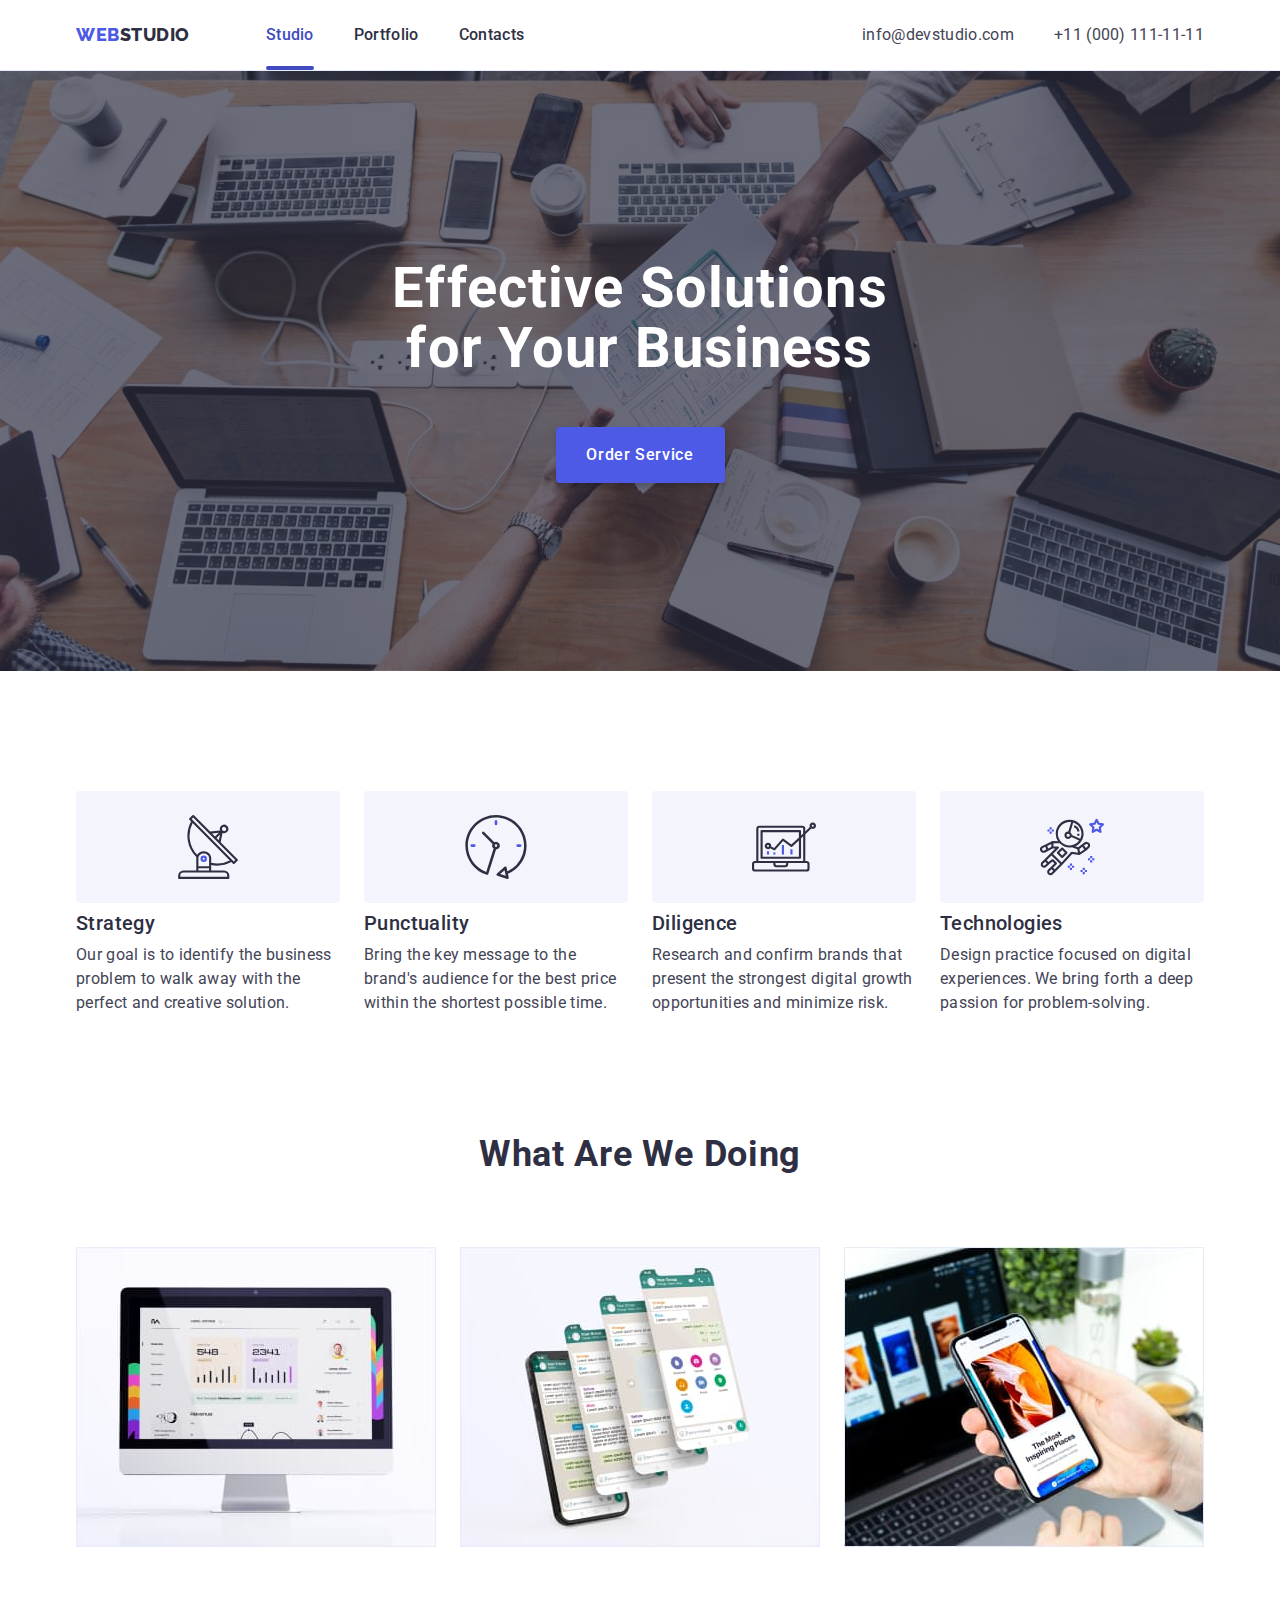
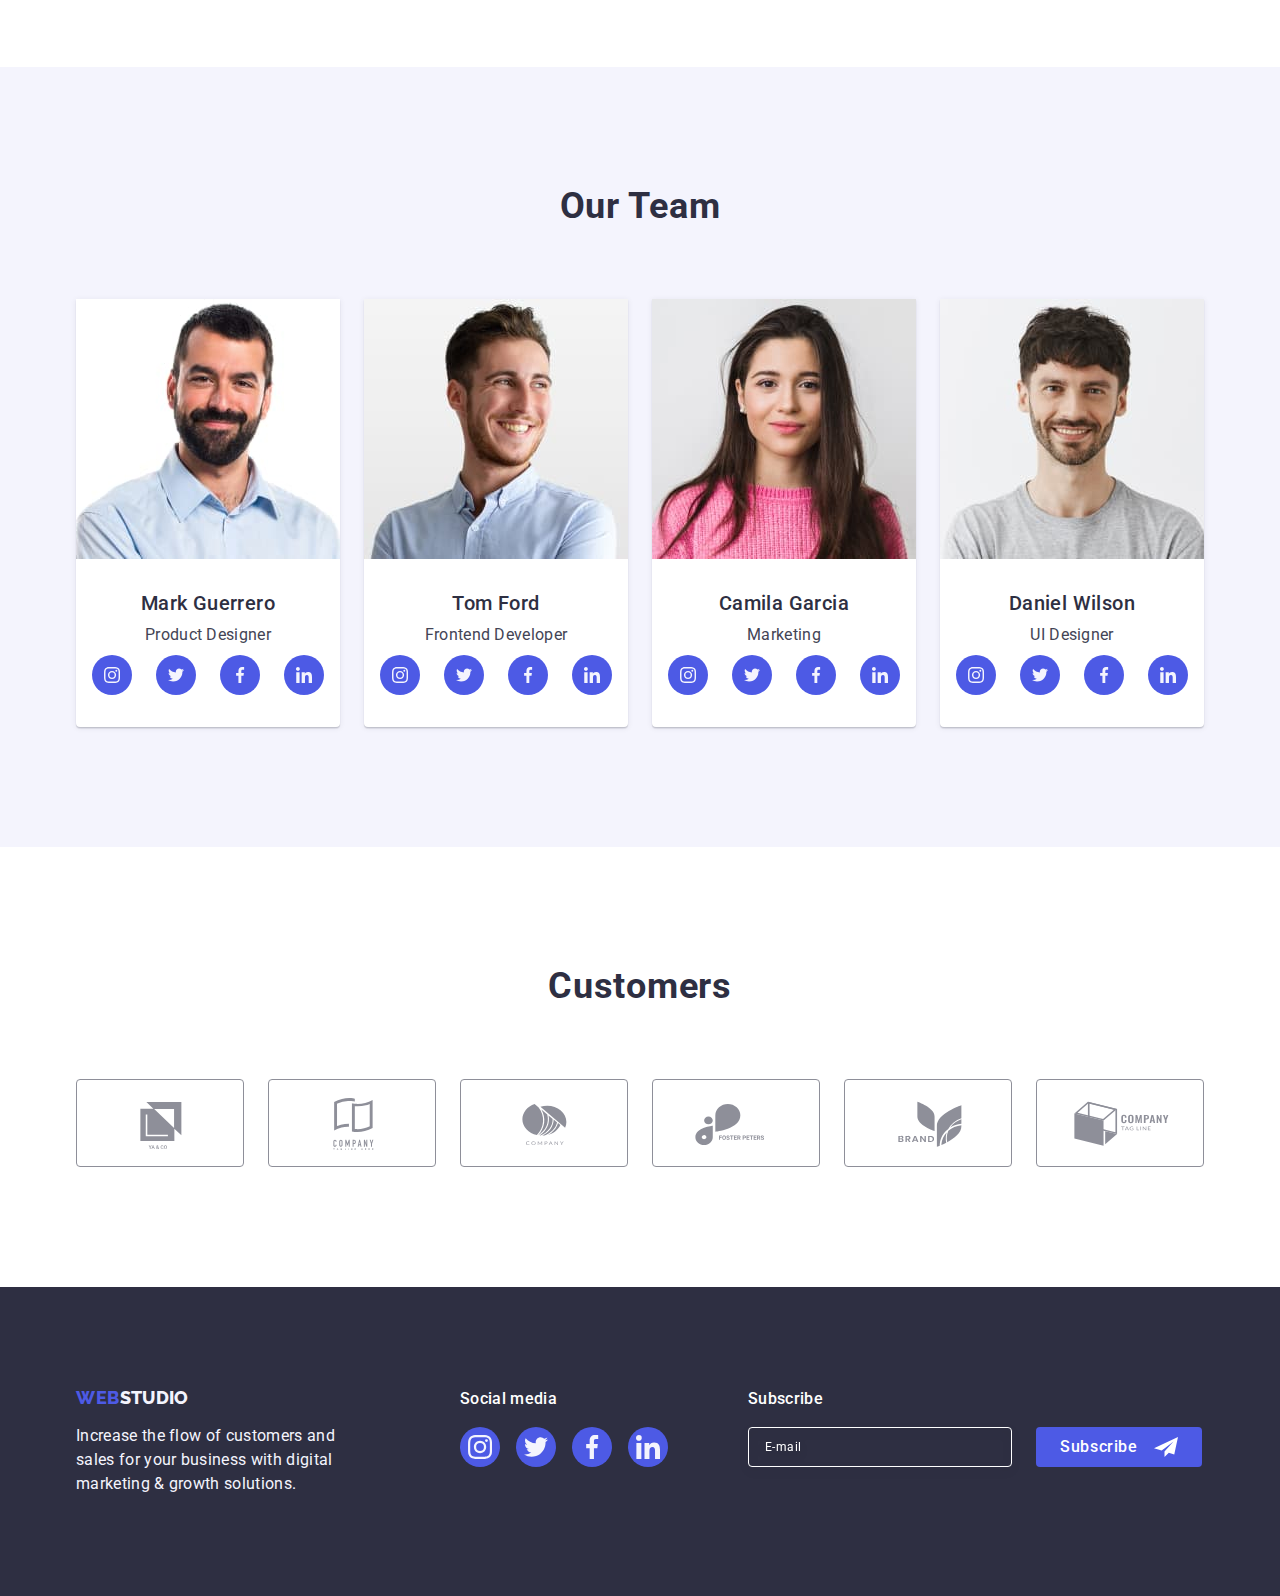
==== index.html @ 939e3dac "start" ====
<!DOCTYPE html>
<html lang="en">

<head>
  <meta charset="UTF-8">
  <meta name="viewport" content="width=device-width, initial-scale=1.0">
  <link rel="preconnect" href="https://fonts.googleapis.com">
  <link rel="preconnect" href="https://fonts.gstatic.com" crossorigin>
  <link href="https://fonts.googleapis.com/css2?family=Raleway:wght@800&family=Roboto:wght@400;500;700&display=swap"
    rel="stylesheet">
  <link href="https://cdn.jsdelivr.net/npm/modern-normalize@2.0.0/modern-normalize.min.css" rel="stylesheet">
  <!-- <link rel="stylesheet" href="https://cdnjs.cloudflare.com/ajax/libs/modern-normalize/2.0.0/modern-normalize.min.css"
    integrity="sha512-4xo8blKMVCiXpTaLzQSLSw3KFOVPWhm/TRtuPVc4WG6kUgjH6J03IBuG7JZPkcWMxJ5huwaBpOpnwYElP/m6wg=="
    crossorigin="anonymous" referrerpolicy="no-referrer" /> -->
  <link href="./css/styles.css" rel="stylesheet" />
  <title>Studio</title>
</head>

<body>
  <header class="head-navigation">
    <div class="container head-container">
      <nav class="head-nav-list">
        <a class="logo link head-logo" href="index.html">Web<span class="logo-web">Studio</span></a>
        <ul class="studio-list list">
          <li class="studio-list-item"><a class="studio-list-link link current" href="./index.html">Studio</a></li>
          <li class="studio-list-item"><a class="studio-list-link link" href="./portfolio.html">Portfolio</a>
          </li>
          <li class="studio-list-item"><a class="studio-list-link link" href="">Contacts</a></li>
        </ul>
      </nav>
      <address class="address-list">
        <ul class="studio-list list">
          <li class="address-studio-item"><a class="address-list-link link"
              href="mailto:info@devstudio.com">info@devstudio.com</a></li>
          <li class="address-studio-item"><a class="address-list-link link" href="tel:+110001111111">+11 (000)
              111-11-11</a></li>
        </ul>
      </address>
    </div>
  </header>

  <main>
    <section class="studio-title">
      <div class="container studio-container">
        <h1 class="title">Effective Solutions <br> for Your Business</h1>
        <button type="button" class="studio-button" data-modal-open>Order Service</button>
      </div>
    </section>

    <section class="features">
      <div class="container">
        <h2 class="visually-hidden">List of features</h2>
        <ul class="list features-list">
          <li class="list-item">
            <div class="features-item-top"><svg class="features-item-icon" width="64" height="64">
                <use href="./images/icons.svg#icon-antenna-1"></use>
              </svg></div>
            <h3 class="list-title">Strategy</h3>
            <p class="list-text">
              Our goal is to identify the business problem to walk away with the
              perfect and creative solution.
            </p>
          </li>
          <li class="list-item">
            <div class="features-item-top"><svg class="features-item-icon" width="64" height="64">
                <use href="./images/icons.svg#icon-clock-1"></use>
              </svg></div>
            <h3 class="list-title">Punctuality</h3>
            <p class="list-text">
              Bring the key message to the brand's audience for the best price
              within the shortest possible time.
            </p>
          </li>
          <li class="list-item">
            <div class="features-item-top"><svg class="features-item-icon" width="64" height="64">
                <use href="./images/icons.svg#icon-diagram-1"></use>
              </svg></div>
            <h3 class="list-title">Diligence</h3>
            <p class="list-text">
              Research and confirm brands that present the strongest digital
              growth opportunities and minimize risk.
            </p>
          </li>
          <li class="list-item">
            <div class="features-item-top"><svg class="features-item-icon" width="64" height="64">
                <use href="./images/icons.svg#icon-astronaut-1"></use>
              </svg></div>
            <h3 class="list-title">Technologies</h3>
            <p class="list-text">
              Design practice focused on digital experiences. We bring forth a
              deep passion for problem-solving.
            </p>
          </li>
        </ul>
      </div>
    </section>

    <section class="studio-doing">
      <div class="container">
        <h2 class="subtitle">What are we doing</h2>
        <ul class="list">
          <li class="studio-doing-item">
            <img src="./images/Rectangle71.jpg" width="360" height="300" alt="Monitor" />
          </li>
          <li class="studio-doing-item">
            <img src="./images/Rectangle72.jpg" width="360" height="300" alt="Phone" />
          </li>
          <li class="studio-doing-item">
            <img src="./images/Rectangle73.jpg" width="360" height="300" alt="Phone in hand" />
          </li>
        </ul>
      </div>
    </section>

    <section class="studio-team">
      <div class="container">
        <h2 class="subtitle">Our Team</h2>
        <ul class="list studio-team-list">
          <li class="team-list">
            <img src="./images/MarkGuerrero.jpg" width="264" height="260" alt="Mark Guerrero" />
            <div class="studio-team-worker">
              <h3 class="list-title team-list-title">Mark Guerrero</h3>
              <p class="list-text team-list-text">Product Designer</p>
              <ul class="team-social-list list">
                <li class="social-item">
                  <a href="" class="social-item-link link">
                    <svg class="social-icon" width="16" height="16">
                      <use href="./images/icons.svg#icon-instagram"></use>
                    </svg>
                  </a>
                </li>
                <li class="social-item">
                  <a href="" class="social-item-link link">
                    <svg class="social-icon" width="16" height="16">
                      <use href="./images/icons.svg#icon-twitter"></use>
                    </svg>
                  </a>
                </li>
                <li class="social-item">
                  <a href="" class="social-item-link link">
                    <svg class="social-icon" width="16" height="16">
                      <use href="./images/icons.svg#icon-facebook"></use>
                    </svg>
                  </a>
                </li>
                <li class="social-item">
                  <a href="" class="social-item-link link">
                    <svg class="social-icon" width="16" height="16">
                      <use href="./images/icons.svg#icon-linkedin"></use>
                    </svg>
                  </a>
                </li>
              </ul>
            </div>

          </li>
          <li class="team-list">
            <img src="./images/TomFord.jpg" width="264" height="260" alt="Tom Ford" />
            <div class="studio-team-worker">
              <h3 class="list-title team-list-title">Tom Ford</h3>
              <p class="list-text team-list-text">Frontend Developer</p>
              <ul class="team-social-list list">
                <li class="social-item">
                  <a href="" class="social-item-link link">
                    <svg class="social-icon" width="16" height="16">
                      <use href="./images/icons.svg#icon-instagram"></use>
                    </svg>
                  </a>
                </li>
                <li class="social-item">
                  <a href="" class="social-item-link link">
                    <svg class="social-icon" width="16" height="16">
                      <use href="./images/icons.svg#icon-twitter"></use>
                    </svg>
                  </a>
                </li>
                <li class="social-item">
                  <a href="" class="social-item-link link">
                    <svg class="social-icon" width="16" height="16">
                      <use href="./images/icons.svg#icon-facebook"></use>
                    </svg>
                  </a>
                </li>
                <li class="social-item">
                  <a href="" class="social-item-link link">
                    <svg class="social-icon" width="16" height="16">
                      <use href="./images/icons.svg#icon-linkedin"></use>
                    </svg>
                  </a>
                </li>
              </ul>
            </div>
          </li>
          <li class="team-list">
            <img src="./images/CamilaGarcia.jpg" width="264" height="260" alt="Camila Garcia" />
            <div class="studio-team-worker">
              <h3 class="list-title team-list-title">Camila Garcia</h3>
              <p class="list-text team-list-text">Marketing</p>
              <ul class="team-social-list list">
                <li class="social-item">
                  <a href="" class="social-item-link link">
                    <svg class="social-icon" width="16" height="16">
                      <use href="./images/icons.svg#icon-instagram"></use>
                    </svg>
                  </a>
                </li>
                <li class="social-item">
                  <a href="" class="social-item-link link">
                    <svg class="social-icon" width="16" height="16">
                      <use href="./images/icons.svg#icon-twitter"></use>
                    </svg>
                  </a>
                </li>
                <li class="social-item">
                  <a href="" class="social-item-link link">
                    <svg class="social-icon" width="16" height="16">
                      <use href="./images/icons.svg#icon-facebook"></use>
                    </svg>
                  </a>
                </li>
                <li class="social-item">
                  <a href="" class="social-item-link link">
                    <svg class="social-icon" width="16" height="16">
                      <use href="./images/icons.svg#icon-linkedin"></use>
                    </svg>
                  </a>
                </li>
              </ul>
            </div>
          </li>
          <li class="team-list">
            <img src="./images/DanielWilson.jpg" width="264" height="260" alt="Daniel Wilson" />
            <div class="studio-team-worker">
              <h3 class="list-title team-list-title">Daniel Wilson</h3>
              <p class="list-text team-list-text">UI Designer</p>
              <ul class="team-social-list list">
                <li class="social-item">
                  <a href="" class="social-item-link link">
                    <svg class="social-icon" width="16" height="16">
                      <use href="./images/icons.svg#icon-instagram"></use>
                    </svg>
                  </a>
                </li>
                <li class="social-item">
                  <a href="" class="social-item-link link">
                    <svg class="social-icon" width="16" height="16">
                      <use href="./images/icons.svg#icon-twitter"></use>
                    </svg>
                  </a>
                </li>
                <li class="social-item">
                  <a href="" class="social-item-link link">
                    <svg class="social-icon" width="16" height="16">
                      <use href="./images/icons.svg#icon-facebook"></use>
                    </svg>
                  </a>
                </li>
                <li class="social-item">
                  <a href="" class="social-item-link link">
                    <svg class="social-icon" width="16" height="16">
                      <use href="./images/icons.svg#icon-linkedin"></use>
                    </svg>
                  </a>
                </li>
              </ul>
            </div>
          </li>
        </ul>
      </div>
    </section>

    <section class="customers">
      <div class="container">
        <h2 class="subtitle">Customers</h2>
        <ul class="list customers-list">
          <li class="customers-item">
            <a class="link customers-link" href="">
              <svg class="customers-icon" width="104" height="56">
                <use href="./images/icons.svg#icon-Logo1"></use>
              </svg>
            </a>
          </li>
          <li class="customers-item">
            <a class="link customers-link" href="">
              <svg class="customers-icon" width="104" height="56">
                <use href="./images/icons.svg#icon-Logo2"></use>
              </svg>
            </a>
          </li>
          <li class="customers-item">
            <a class="link customers-link" href="">
              <svg class="customers-icon" width="104" height="56">
                <use href="./images/icons.svg#icon-Logo3"></use>
              </svg>
            </a>
          </li>
          <li class="customers-item">
            <a class="link customers-link" href="">
              <svg class="customers-icon" width="104" height="56">
                <use href="./images/icons.svg#icon-Logo4"></use>
              </svg>
            </a>
          </li>
          <li class="customers-item">
            <a class="link customers-link" href="">
              <svg class="customers-icon" width="104" height="56">
                <use href="./images/icons.svg#icon-Logo5"></use>
              </svg>
            </a>
          </li>
          <li class="customers-item">
            <a class="link customers-link" href="">
              <svg class="customers-icon" width="104" height="56">
                <use href="./images/icons.svg#icon-Logo6"></use>
              </svg>
            </a>
          </li>
        </ul>
      </div>
    </section>
  </main>

  <footer class="basement">
    <div class="container wrap-basement">
      <div class="basement-left-side">
        <a class="logo link" href="./index.html">Web<span class="logo-web">Studio</span></a>
        <p class="basement-text">
          Increase the flow of customers and sales for your business with digital
          marketing & growth solutions.
        </p>
      </div>
      <div class="basement-center-side">
        <p class="social-text">Social media</p>
        <ul class="basement-social-list list">
          <li class="social-item">
            <a href="" class="social-basement-link">
              <svg class="social-icon" width="24" height="24">
                <use href="./images/icons.svg#icon-instagram"></use>
              </svg>
            </a>
          </li>
          <li class="social-item">
            <a href="" class="social-basement-link">
              <svg class="social-icon" width="24" height="24">
                <use href="./images/icons.svg#icon-twitter"></use>
              </svg>
            </a>
          </li>
          <li class="social-item">
            <a href="" class="social-basement-link">
              <svg class="social-icon" width="24" height="24">
                <use href="./images/icons.svg#icon-facebook"></use>
              </svg>
            </a>
          </li>
          <li class="social-item">
            <a href="" class="social-basement-link">
              <svg class="social-icon" width="24" height="24">
                <use href="./images/icons.svg#icon-linkedin"></use>
              </svg>
            </a>
          </li>
        </ul>
      </div>
      <div class="basement-right-side">
        <p class="social-text">Subscribe</p>
        <form class="basement-form">
          <label aria-label="footer email input" class="basement-label"><input type="email" name="basement-email"
              class="basement-input" placeholder="E-mail"></label>
          <button type="submit" class="basement-subscribe-btn">Subscribe<svg class="subscribe-icon" width="24"
              height="24">
              <use href="./images/icons.svg#icon-Frame"></use>
            </svg></button>
        </form>
      </div>
    </div>
  </footer>

  <div class="backdrop is-hidden" data-modal>
    <div class="modal">
      <button class="modal-close-btn" data-modal-close type="button">
        <svg class="modal-close-icon" width="8" height="8">
          <use href="./images/icons.svg#icon-close-black"></use>
        </svg></button>
      <p class="modal-titel">Leave your contacts and we will call you back</p>
      <form class="modal-form">
        <div class="modal-field">
          <label for="user-name" class="modal-label">Name</label>
          <div class="modal-input-wrap">
            <input type="text" class="modal-input" name="user-name" required id="user-name">
            <svg class="modal-icon" width="18" height="24">
              <use href="./images/icons.svg#icon-person-black"></use>
            </svg>
          </div>
        </div>
        <div class="modal-field">
          <label for="user-phone" class="modal-label">Phone</label>
          <div class="modal-input-wrap">
            <input type="tel" class="modal-input" name="user-phone" required id="user-phone">
            <svg class="modal-icon" width="18" height="24">
              <use href="./images/icons.svg#icon-phone-black"></use>
            </svg>
          </div>
        </div>
        <div class="modal-field">
          <label for="user-email" class="modal-label">Email</label>
          <div class="modal-input-wrap"><input type="email" class="modal-input" name="user-email" id="user-email">
            <svg class="modal-icon" width="18" height="24">
              <use href="./images/icons.svg#icon-email-black"></use>
            </svg>
          </div>
        </div>
        <div class="modal-field-comment">
          <label for="user-comment" class="modal-label">Comment</label>
          <textarea class="modal-comment" name="user-comment" id="user-comment" placeholder="Text input"></textarea>
        </div>
        <div class="modal-field-check">
          <input type="checkbox" id="user-privacy" name="user-privacy" class="modal-check visually-hidden" value="true">
          <label for="user-privacy" class="modal-check-text">
            <span class="modal-check-item">
              <svg class="chek-icon" width="10" height="8">
                <use href="./images/icons.svg#icon-vector"></use>
              </svg></span>
            I accept the terms and conditions of the<a href="" class="modal-check-link">Privacy
              Policy</a></label>
        </div>
        <button type="submit" class="modal-form-btn">Send</button>
      </form>
    </div>
  </div>

  <script src="./js/modal.js"></script>

</body>

</html>
---- css/styles.css ----
:root {
    --primary-font: 'Roboto', sans-serif;
    --primary-font-color: #434455;
    --primary-background-color: #FCFCFC;
    --primary-brand-color: #4D5AE5;
    --pressed-state-color: #404BBF;
    --dark-color: #2E2F42;
    --success-color: #31D0AA;
    --subtle-text-color: #8E8F99;
    --accent-color: #E7E9FC;
    --light-color: #F4F4FD;
    --modal-overlay-color: #2E2F42;
    --white-background-color: #FFFFFF;

}


body {
    font-family: var(--primary-font);
    color: var(--primary-font-color);
    background-color: var(--white-background-color);
}

h1,
h2,
h3,
h4,
h5,
h6,
p {
    margin-top: 0;
    margin-bottom: 0;
}

ul,
ol {
    margin-top: 0;
    margin-bottom: 0;
    padding-left: 0;
    list-style-type: none;
}

a {
    text-decoration: none;
}

img {
    display: block;
    max-width: 100%;
    object-fit: cover;
}

button {
    padding: 0;
    margin: 0;
}

.container {
    width: 100%;
    max-width: 1158px;
    padding: 0 15px;
    margin: 0 auto;
    /* outline: 2px solid red; */
}

.visually-hidden {
    position: absolute;
    width: 1px;
    height: 1px;
    margin: -1px;
    border: 0;
    padding: 0;
    white-space: nowrap;
    clip-path: inset(100%);
    clip: rect(0 0 0 0);
    overflow: hidden;
}

.link {
    text-decoration: none;
}

.list {
    list-style: none;
}


/* header */

.head-navigation {
    background: var(--white-background-color, #FFF);
    border-bottom: 1px solid var(--accent-color);
    box-shadow: 0px 1px 6px 0px rgba(46, 47, 66, 0.08), 0px 1px 1px 0px rgba(46, 47, 66, 0.16), 0px 2px 1px 0px rgba(46, 47, 66, 0.08);
}

.head-container {
    display: flex;
    align-items: center;
}


.head-nav-list {
    display: flex;
    align-items: center;
    justify-content: space-between;
}

.logo {
    text-decoration: none;
    color: #4d5ae5;
    font-family: "Raleway", sans-serif;
    font-size: 18px;
    font-weight: 800;
    line-height: 1.17;
    letter-spacing: 0.54px;
    text-transform: uppercase;
}

.head-logo {
    margin-right: 76px;
}

.logo-web {
    color: #2e2f42;
    font-family: "Raleway", sans-serif;
    font-size: 18px;
    font-weight: 800;
    line-height: 1.17;
    letter-spacing: 0.54px;
}

.studio-list-link {
    overflow: hidden;
    font-weight: 500;
    font-size: 16px;
    line-height: 1.5;
    letter-spacing: 0.02em;
    color: var(--dark-color);
    font-family: var(--primary-font);
    letter-spacing: 0.32px;
    transition: color 250ms cubic-bezier(0.4, 0, 0.2, 1);
}

.studio-list-link:hover,
.studio-list-link:focus {
    color: var(--pressed-state-color);
}

.head-navigation .link {
    padding: 24px 0;
}

.studio-list {
    position: relative;
    display: flex;
    align-items: center;
    justify-content: space-between;
    gap: 40px;
}

.address-list {
    font-style: normal;
    margin-left: auto;
}

.address-list-link {
    font-family: var(--primary-font);
    color: var(--primary-font-color);
    font-size: 16px;
    line-height: 1.5;
    letter-spacing: 0.02em;
    text-align: right;
    transition: color 250ms cubic-bezier(0.4, 0, 0.2, 1);
    ;

}

.address-list-link:hover,
.address-list-link:focus {
    color: var(--pressed-state-color);
    text-decoration: none;
}

.current {
    position: relative;
    color: var(--pressed-state-color);
}

.current::after {
    content: '';
    position: absolute;
    left: 0;
    top: 65px;
    width: 100%;
    height: 4px;
    background-color: var(--pressed-state-color);
    color: #404bbf;
    border-radius: 2px;
}

.studio-list-item {
    padding: 23px 0;
    overflow: hidden;
    transition: background-color 250ms cubic-bezier(0.4, 0, 0.2, 1);
}

.address-studio-item {
    transition: transform 250ms cubic-bezier(0.4, 0, 0.2, 1);
}




/* Studio title */

.studio-title {
    background-color: var(--dark-color);
    padding: 188px 0;
    background-image: linear-gradient(rgba(46, 47, 66, 0.7),
            rgba(46, 47, 66, 0.7)), url(../images/people-office.jpg);
    max-width: 1440px;
    background-repeat: no-repeat;
    background-position: center;
    background-size: cover;
    margin: 0 auto;
}

.studio-title .title {
    color: var(--white-background-color);
    font-size: 56px;
    line-height: 1.07;
    letter-spacing: 1.12px;
    text-align: center;
    letter-spacing: 0.02em;
    margin-bottom: 48px;
    max-width: 496px;
}

.studio-container {
    display: flex;
    flex-direction: column;
    align-items: center;
}

.studio-button {
    font-family: var(--primary-font);
    font-size: 16px;
    font-weight: 500;
    line-height: 1.5;
    letter-spacing: 0.04em;
    background-color: var(--primary-brand-color);
    color: var(--white-background-color);
    border: none;
    cursor: pointer;
    min-width: 169px;
    height: 56px;
    border-radius: 4px;
    box-shadow: 0px 4px 4px 0px rgba(0, 0, 0, 0.15);
    transition: background-color 250ms cubic-bezier(0.4, 0, 0.2, 1);
}

.studio-button:hover,
.studio-button:focus {
    background-color: var(--pressed-state-color);
}

/* List feature */

.features {
    padding-top: 120px;
    padding-bottom: 120px;
}

.features-list {
    display: flex;
    gap: 24px;
}

.list-item {
    width: calc((100% - 3 * 24px) / 4)
}

.features-item-top {
    width: 100%;
    height: 112px;
    display: flex;
    align-items: center;
    justify-content: center;
    background-color: var(--light-color);
    border-radius: 4px;
    border: none;
    margin-bottom: 8px;
}

.list-title {
    color: var(--dark-color);
    font-size: 20px;
    font-weight: 500;
    line-height: 1.2;
    letter-spacing: 0.02em;
    margin-bottom: 8px;
}

.list-text {
    font-size: 16px;
    line-height: 1.5;
    letter-spacing: 0.02em;
    color: var(--primary-font-color);
}

/* studio doing */

.studio-doing {
    padding-bottom: 120px;
}

.studio-doing-item {
    width: calc((100% - 3 * 16px) / 3)
}


.subtitle {
    color: var(--dark-color);
    font-size: 36px;
    line-height: 1.11;
    letter-spacing: 0.02em;
    text-transform: capitalize;
    text-align: center;
    margin-bottom: 72px;
}

.studio-doing .list {
    display: flex;
    gap: 24px;
}

/* studio team */

.studio-team {
    background-color: var(--light-color);
    padding: 120px 0
}

.team-list-title {
    text-align: center;
    margin-bottom: 8px;
}

.team-list-text {
    text-align: center;
}

.studio-team-list {
    display: flex;
    gap: 24px;

}

.studio-team-worker {
    padding: 32px 0
}

.team-list {
    background-color: #FFFFFF;
    width: calc((100% - 3 * 24px) / 4);
    border-radius: 0px 0px 4px 4px;
    box-shadow: 0px 2px 1px 0px rgba(46, 47, 66, 0.08), 0px 1px 1px 0px rgba(46, 47, 66, 0.16), 0px 1px 6px 0px rgba(46, 47, 66, 0.08);
}

.team-social-list {
    display: flex;
    gap: 24px;
    justify-content: center;
    margin-top: 8px;
}

.social-item {}

.social-item-link {
    background-color: var(--primary-brand-color);
    border-radius: 50%;
    display: flex;
    align-items: center;
    justify-content: center;
    width: 40px;
    height: 40px;
    transition: background-color 250ms cubic-bezier(0.4, 0, 0.2, 1);
}

.social-icon {
    fill: var(--light-color);
}

.social-item-link:hover,
.social-item-link:focus {
    background-color: var(--pressed-state-color);
    border-radius: 50%;

}

/* portfolio filter */

.portfolio {
    padding: 96px 0 120px 0;
}

.filter-form {
    font-family: "Roboto", sans-serif;
    background-color: var(--light-color);
    color: var(--primary-brand-color);
    font-family: var(--primary-font);
    font-size: 16px;
    font-weight: 500;
    line-height: 1.5;
    letter-spacing: 0.04em;
    border-radius: 4px;
    border: 1px solid var(--accent-color);
    cursor: pointer;
    padding: 12px 24px;
    transition: color 250ms cubic-bezier(0.4, 0, 0.2, 1),
        background-color 250ms cubic-bezier(0.4, 0, 0.2, 1),
        border-color 250ms cubic-bezier(0.4, 0, 0.2, 1),
        box-shadow 250ms cubic-bezier(0.4, 0, 0.2, 1);
}

.filter-form:hover,
.filter-form:focus {
    background-color: var(--pressed-state-color);
    color: var(--white-background-color);
    border: 1px solid transparent;
    box-shadow: 0px 3px 1px rgba(0, 0, 0, 0.1),
        0px 2px 1px rgba(0, 0, 0, 0.08),
        0px 2px 2px rgba(0, 0, 0, 0.12);
}

.filter-list {
    display: flex;
    justify-content: center;
    gap: 24px;
    margin-bottom: 72px;
}

.portfolio-item {
    padding: 32px 16px;
    border: 1px solid var(--accent-color);
    border-top: none;
    transition: transform 250ms cubic-bezier(0.4, 0, 0.2, 1);
}

.portfolio-item:hover,
.portfolio-item:focus {
    box-shadow: 0px 2px 1px 0px rgba(46, 47, 66, 0.08), 0px 1px 1px 0px rgba(46, 47, 66, 0.16), 0px 1px 6px 0px rgba(46, 47, 66, 0.08);
}

.filter-title {
    color: var(--dark-color);
    font-weight: 500;
    font-size: 20px;
    line-height: 1.2;
    letter-spacing: 0.02em;
    text-transform: capitalize;
    margin-bottom: 8px;
}

.portfolio-list-text {}

.portfolio-list {
    display: flex;
    flex-wrap: wrap;
    justify-content: space-between;
    column-gap: 24px;
    row-gap: 48px;
}

.portfolio-list-item {
    width: calc((100% - 48px) / 3);
    background: var(--white-background-color, #FFF);
}

.portfolio-link {
    display: block;
    transition: box-shadow 250ms cubic-bezier(0.4, 0, 0.2, 1);
}


.portfolio-cover-text {
    position: absolute;
    color: var(--light-color);
    font-size: 16px;
    line-height: 1.5;
    letter-spacing: 0.02em;
    padding: 40px 32px;
    top: 0;
    background: var(--iris, #4D5AE5);
    height: 100%;
    transform: translateY(100%);
    transition: transform 250ms cubic-bezier(0.4, 0, 0.2, 1);
}

.portfolio-cover-wrap {
    position: relative;
    overflow: hidden;
}

.portfolio-link:hover .portfolio-cover-text,
.portfolio-link:focus .portfolio-cover-text {
    transform: translateY(0%);
    box-shadow: 0px 1px 6px rgba(46, 47, 66, 0.08),
        0px 1px 1px rgba(46, 47, 66, 0.16),
        0px 2px 1px rgba(46, 47, 66, 0.08);
}

.portfolio-link:hover,
.portfolio-link:focus {
    box-shadow: 0px 1px 6px rgba(46, 47, 66, 0.08),
        0px 1px 1px rgba(46, 47, 66, 0.16),
        0px 2px 1px rgba(46, 47, 66, 0.08);
}

/* customers */

.customers {
    padding: 120px 0;
}

.customers-list {
    display: flex;
    align-items: center;
    justify-content: center;
    gap: 24px;
}

.customers-item {
    width: calc((100% - 120px) / 6);
    height: 88px;
}


.customers-link {
    display: flex;
    align-items: center;
    justify-content: center;
    border: 1px solid var(--subtle-text-color);
    border-radius: 4px;
    width: 100%;
    height: 100%;
    color: var(--subtle-text-color);
    transition: border-color 250ms cubic-bezier(0.4, 0, 0.2, 1),
        color 250ms cubic-bezier(0.4, 0, 0.2, 1);
}

.customers-icon {
    fill: currentColor;
}

.customers-link:hover,
.customers-link:focus {
    fill: var(--pressed-state-color);
    border-color: var(--pressed-state-color);
    color: var(--pressed-state-color);
    border-color: var(--pressed-state-color);
}



/* basement */

.basement {
    background-color: var(--modal-overlay-color);
    font-family: var(--primary-font);
    padding: 100px 0;
    display: flex;
}

.basement-text {
    color: var(--light-color);
    text-align: left;
    font-size: 16px;
    line-height: 1.5;
    letter-spacing: 0.02em;
    max-width: 264px;
}

.basement .logo-web {
    color: var(--light-color);
    font-family: "Raleway", sans-serif;
    font-size: 18px;
    font-weight: 800;
    line-height: 1.17;
    letter-spacing: 0.02em;
    text-transform: uppercase
}

.basement .link {
    display: inline-block;
    text-decoration: none;
    margin-bottom: 16px;
}

.social-text {
    font-size: 16px;
    font-weight: 500;
    line-height: 1.5;
    letter-spacing: 0.02em;
    color: #FFF;
    margin-bottom: 16px;
}

.wrap-basement {
    display: flex;
    align-items: baseline;
}

.basement-left-side {
    margin-right: 120px;
}

.basement-center-side {
    margin-right: 80px;
}

.basement-social-list {
    display: flex;
    gap: 16px;
}

.social-item {
    width: 40px;
    height: 40px;
}

.social-basement-link {
    display: flex;
    align-items: center;
    justify-content: center;
    width: 100%;
    height: 100%;
    background-color: var(--primary-brand-color);
    border-radius: 50%;
    transition: background-color 250ms cubic-bezier(0.4, 0, 0.2, 1);
}

.social-basement-link:hover,
.social-basement-link:focus {
    background-color: var(--success-color);
}

.basement-right-side {}

.basement-form {
    display: flex;
    gap: 24px;
}

.basement-label {}

.basement-input {
    width: 264px;
    height: 40px;
    padding-right: 16px;
    padding-left: 16px;
    background-color: transparent;
    color: #FFFFFF;
    border-radius: 4px;
    border: 1px solid #FFFFFF;
    font-size: 12px;
    line-height: 1.5;
    letter-spacing: 0.04em;
    filter: drop-shadow(0px 4px 4px rgba(0, 0, 0, 0.15));
}

.basement-input::placeholder {
    color: #FFFFFF;
}

.subscribe-icon {
    margin-left: 16px;
}

.basement-subscribe-btn {
    min-width: 165px;
    padding: 8px 24px;
    background-color: var(--primary-brand-color);
    color: #fff;
    border: none;
    border-radius: 4px;
    display: inline-flex;
    justify-content: center;
    align-items: center;
    font-size: 16px;
    font-weight: 500;
    line-height: 1.5;
    letter-spacing: 0.04em;
    transition: background-color 250ms cubic-bezier(0.4, 0, 0.2, 1);
    cursor: pointer;
}

.basement-subscribe-btn:hover,
.basement-subscribe-btn:focus {
    background-color: var(--pressed-state-color);
}

/* Modal */

.backdrop {
    position: fixed;
    width: 100%;
    height: 100%;
    background-color: rgba(46, 47, 66, 0.40);
    transition: opacity 250ms cubic-bezier(0.4, 0, 0.2, 1), visibility 250ms cubic-bezier(0.4, 0, 0.2, 1);
    top: 0;
}

.modal {
    position: absolute;
    top: 50%;
    left: 50%;
    transform: translate(-50%, -50%) scaleX(1);
    width: 408px;
    min-height: 584px;
    background-color: var(--primary-background-color);
    border-radius: 4px;
    box-shadow: 0px 2px 1px 0px rgba(0, 0, 0, 0.20), 0px 1px 3px 0px rgba(0, 0, 0, 0.12), 0px 1px 1px 0px rgba(0, 0, 0, 0.14);
    transition: transform 250ms cubic-bezier(0.4, 0, 0.2, 1);
    padding: 72px 24px 24px 24px;
}

.backdrop.is-hidden .modal {
    transform: translate(-50%, -50%) scaleX(0);
}

.modal-close-btn {
    display: flex;
    align-items: center;
    justify-content: center;
    position: absolute;
    background-color: var(--accent-color);
    cursor: pointer;
    top: 24px;
    right: 24px;
    width: 24px;
    height: 24px;
    border-radius: 50%;
    border: 1px solid rgba(0, 0, 0, 0.1);
    transition: background-color 250ms cubic-bezier(0.4, 0, 0.2, 1), border 250ms cubic-bezier(0.4, 0, 0.2, 1);
}

.modal-close-icon {
    transition: fill 250ms cubic-bezier(0.4, 0, 0.2, 1);
}

.is-hidden {
    opacity: 0;
    visibility: hidden;
    pointer-events: none;
}

.modal-close-btn:hover .modal-close-icon,
.modal-close-btn:focus .modal-close-icon {
    fill: #FFF;

}

.modal-close-btn:hover,
.modal-close-btn:focus {
    background-color: var(--pressed-state-color);
    border: none;
}

.modal-titel {
    font-size: 16px;
    font-weight: 500;
    line-height: 1.5;
    letter-spacing: 0.02em;
    margin-bottom: 16px;
    color: var(--dark-color);
    text-align: center;
}

.modal-input {
    width: 100%;
    height: 40px;
    background-color: transparent;
    border: 1px solid var(--navyblue-modal, rgba(46, 47, 66, 0.40));
    border-radius: 4px;
    padding-left: 38px;
    padding-right: 16px;
    outline: transparent;
    transition: border-color 250ms cubic-bezier(0.4, 0, 0.2, 1);
}

.modal-input:focus {
    border-color: var(--primary-brand-color);
}

.modal-input:focus+.modal-icon {
    fill: var(--primary-brand-color);
}

.modal-label {
    display: block;
    font-size: 12px;
    font-weight: 400;
    line-height: 1.17;
    letter-spacing: 0.04em;
    margin-bottom: 4px;
    color: #8e8f99;
}

.modal-field {
    margin-bottom: 8px;
}

.modal-field-comment {
    margin-bottom: 16px;
}

.modal-field-check {
    margin-bottom: 24px;
}

.modal-input-wrap {
    position: relative;
}

.modal-icon {
    fill: var(--dark-color);
    position: absolute;
    left: 16px;
    top: 50%;
    transform: translateY(-50%);
    transition: fill 250ms cubic-bezier(0.4, 0, 0.2, 1);
}

.modal-comment {
    width: 100%;
    height: 120px;
    background-color: transparent;
    border: 1px solid var(--navyblue-modal, rgba(46, 47, 66, 0.40));
    border-radius: 4px;
    padding: 8px 16px;
    outline: transparent;
    transition: border-color 250ms cubic-bezier(0.4, 0, 0.2, 1);
    resize: none;
    font-size: 12px;
    line-height: 1.17;
    letter-spacing: 0.04em;
    color: rgba(46, 47, 66, 0.4);
}

.modal-comment:focus {
    border-color: var(--primary-brand-color);
}

.modal-form-btn {
    display: block;
    margin: 0 auto;
    min-width: 169px;
    height: 56px;
    font-family: "Roboto", sans-serif;
    font-size: 16px;
    font-weight: 500;
    line-height: 1.5;
    letter-spacing: 0.04em;
    padding: 16px 32px;
    color: #fff;
    background-color: var(--primary-brand-color);
    border: none;
    border-radius: 4px;
    cursor: pointer;
    transition: background-color 250ms cubic-bezier(0.4, 0, 0.2, 1);
}

.modal-form-btn:hover,
.modal-form-btn:focus {
    background-color: var(--pressed-state-color);
}

.modal-check-item {
    display: inline-flex;
    align-items: center;
    justify-content: center;
    width: 16px;
    height: 16px;
    border: 1px solid rgba(46, 47, 66, 0.4);
    border-radius: 2px;
    transition: background-color 250ms cubic-bezier(0.4, 0, 0.2, 1), border 250ms cubic-bezier(0.4, 0, 0.2, 1), fill 250ms cubic-bezier(0.4, 0, 0.2, 1);
    fill: transparent;
    margin-right: 8px;
}

.modal-check-text {
    font-size: 12px;
    line-height: 1.17;
    letter-spacing: 0.04em;
    color: var(--subtle-text-color, #8E8F99);
}

.modal-check-link {
    font-size: 12px;
    line-height: 16px;
    letter-spacing: 0.04em;
    text-decoration-line: underline;
    color: var(--primary-brand-color);
    margin-left: 4px;
}


.modal-check:checked+.modal-check-text .modal-check-item {
    background-color: var(--pressed-state-color);
    border: none;
    fill: var(--light-color);
}
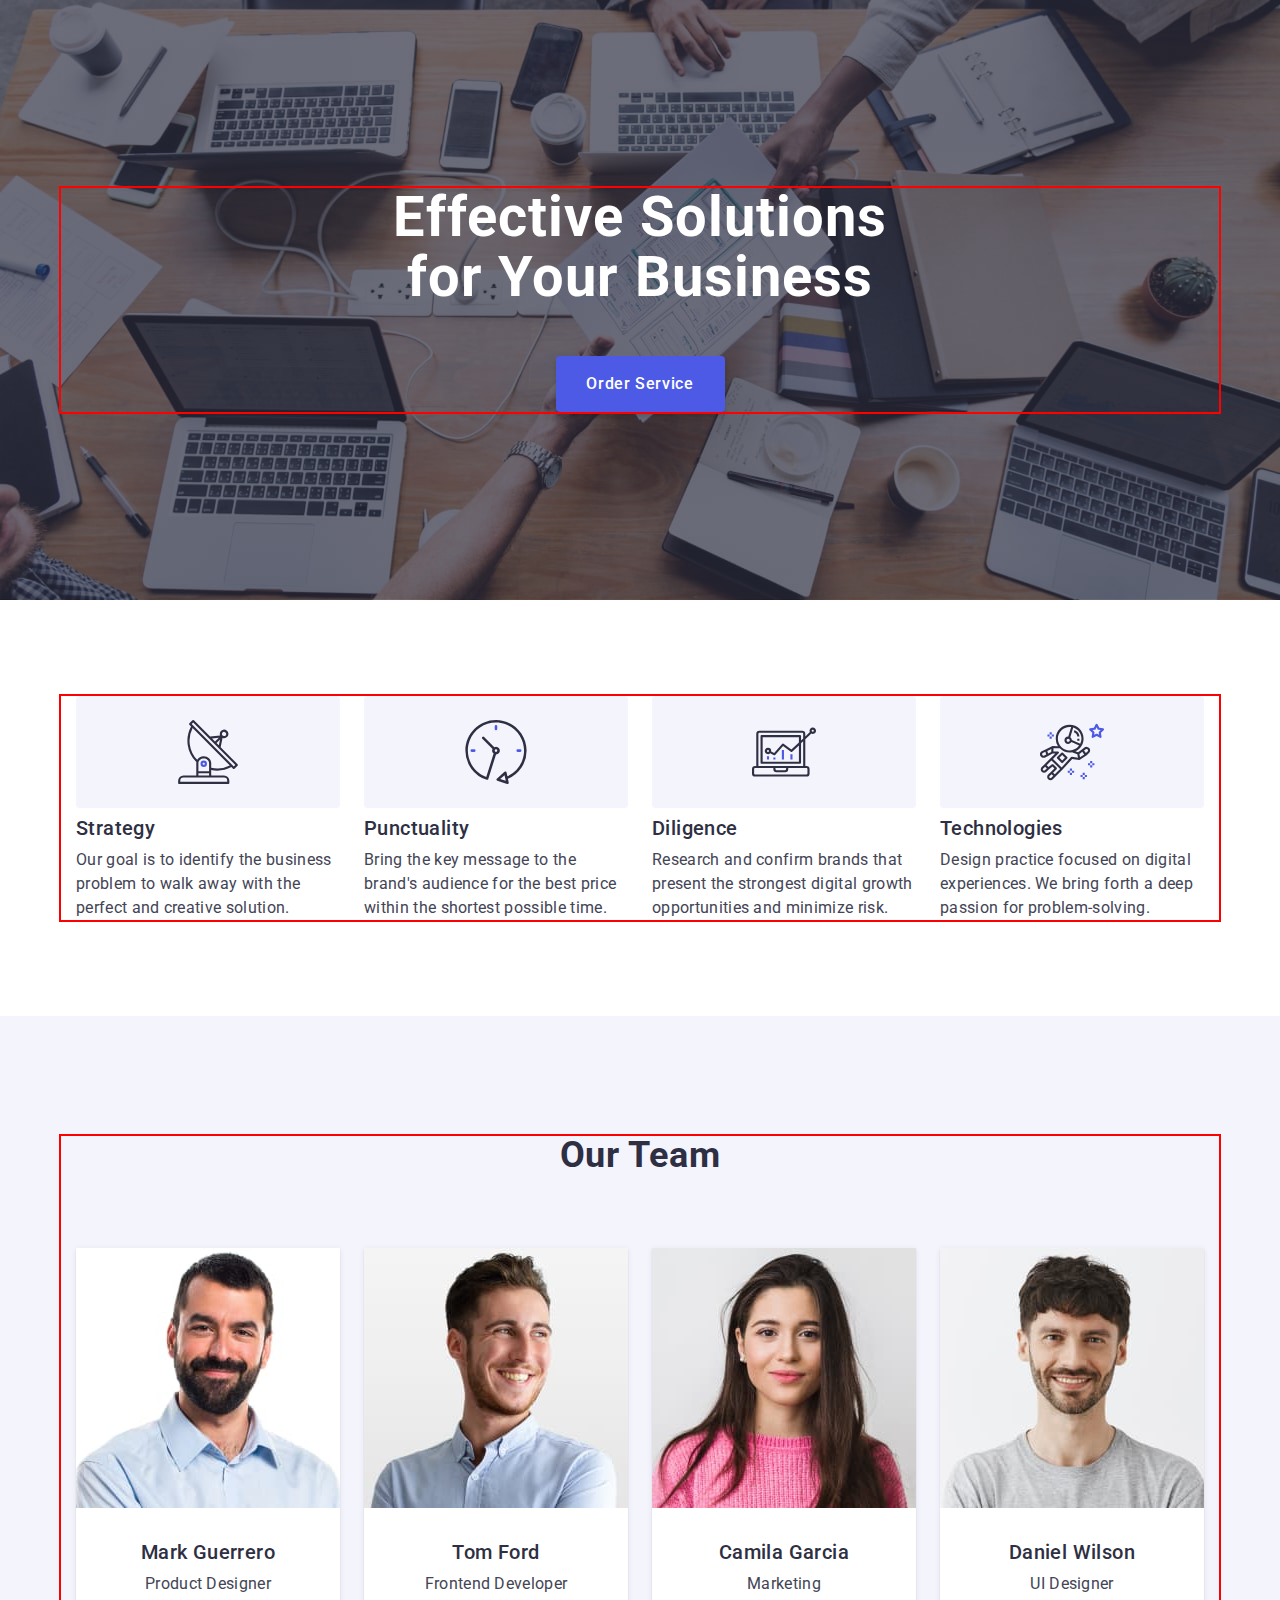
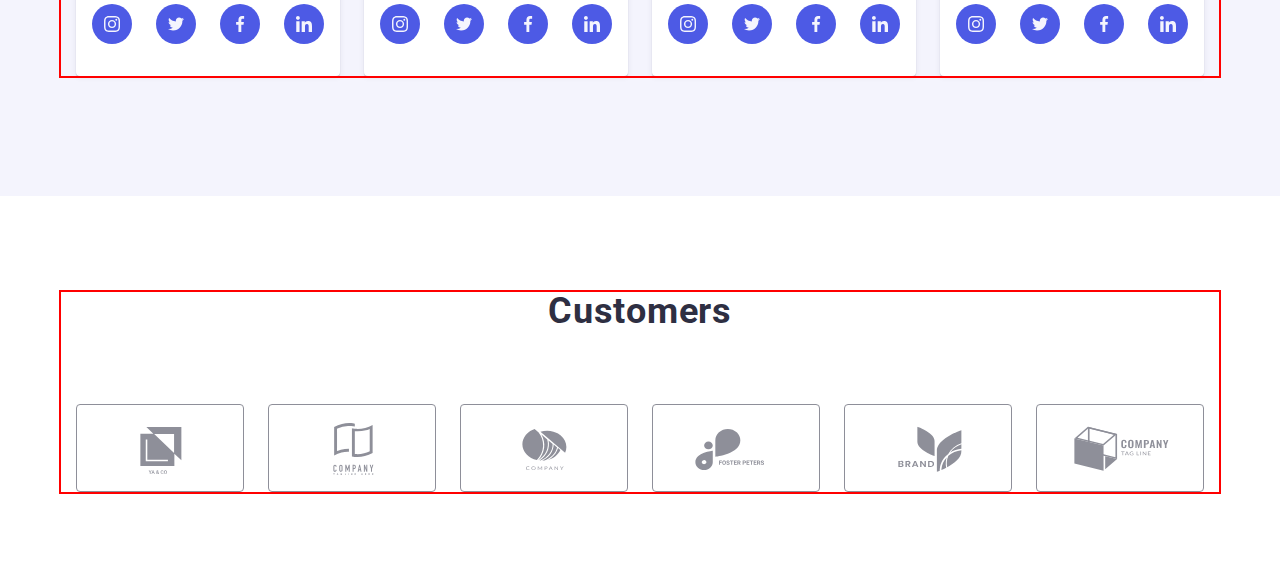
==== commit a60bfda1: "update hw" ====
--- a/index.html
+++ b/index.html
@@ -13,11 +13,12 @@
     integrity="sha512-4xo8blKMVCiXpTaLzQSLSw3KFOVPWhm/TRtuPVc4WG6kUgjH6J03IBuG7JZPkcWMxJ5huwaBpOpnwYElP/m6wg=="
     crossorigin="anonymous" referrerpolicy="no-referrer" /> -->
   <link href="./css/styles.css" rel="stylesheet" />
+  <link href="./css/media.css" rel="stylesheet" />
   <title>Studio</title>
 </head>
 
 <body>
-  <header class="head-navigation">
+  <!-- <header class="head-navigation">
     <div class="container head-container">
       <nav class="head-nav-list">
         <a class="logo link head-logo" href="index.html">Web<span class="logo-web">Studio</span></a>
@@ -37,7 +38,7 @@
         </ul>
       </address>
     </div>
-  </header>
+  </header> -->
 
   <main>
     <section class="studio-title">
@@ -95,7 +96,7 @@
       </div>
     </section>
 
-    <section class="studio-doing">
+    <!-- <section class="studio-doing">
       <div class="container">
         <h2 class="subtitle">What are we doing</h2>
         <ul class="list">
@@ -110,7 +111,7 @@
           </li>
         </ul>
       </div>
-    </section>
+    </section> -->
 
     <section class="studio-team">
       <div class="container">
@@ -270,7 +271,7 @@
     </section>
 
     <section class="customers">
-      <div class="container">
+      <div class="container container-customers">
         <h2 class="subtitle">Customers</h2>
         <ul class="list customers-list">
           <li class="customers-item">
@@ -320,7 +321,7 @@
     </section>
   </main>
 
-  <footer class="basement">
+  <!-- <footer class="basement">
     <div class="container wrap-basement">
       <div class="basement-left-side">
         <a class="logo link" href="./index.html">Web<span class="logo-web">Studio</span></a>
@@ -374,7 +375,7 @@
         </form>
       </div>
     </div>
-  </footer>
+  </footer> -->
 
   <div class="backdrop is-hidden" data-modal>
     <div class="modal">
--- a/css/styles.css
+++ b/css/styles.css
@@ -60,7 +60,7 @@
     max-width: 1158px;
     padding: 0 15px;
     margin: 0 auto;
-    /* outline: 2px solid red; */
+    outline: 2px solid red;
 }
 
 .visually-hidden {
@@ -215,7 +215,7 @@
 
 .studio-title {
     background-color: var(--dark-color);
-    padding: 188px 0;
+    padding: 112px 0;
     background-image: linear-gradient(rgba(46, 47, 66, 0.7),
             rgba(46, 47, 66, 0.7)), url(../images/people-office.jpg);
     max-width: 1440px;
@@ -227,12 +227,12 @@
 
 .studio-title .title {
     color: var(--white-background-color);
-    font-size: 56px;
+    font-size: 36px;
     line-height: 1.07;
-    letter-spacing: 1.12px;
+    letter-spacing: 1.11px;
     text-align: center;
     letter-spacing: 0.02em;
-    margin-bottom: 48px;
+    margin-bottom: 72px;
     max-width: 496px;
 }
 
@@ -267,17 +267,14 @@
 /* List feature */
 
 .features {
-    padding-top: 120px;
-    padding-bottom: 120px;
+    padding-top: 96px;
+    padding-bottom: 96px;
 }
 
 .features-list {
     display: flex;
-    gap: 24px;
-}
-
-.list-item {
-    width: calc((100% - 3 * 24px) / 4)
+    flex-wrap: wrap;
+    gap: 72px;
 }
 
 .features-item-top {
@@ -290,22 +287,24 @@
     border-radius: 4px;
     border: none;
     margin-bottom: 8px;
+    display: none;
 }
 
 .list-title {
     color: var(--dark-color);
-    font-size: 20px;
+    font-size: 36px;
+    font-weight: 700;
+    line-height: 1.11;
+    letter-spacing: 0.02em;
+    margin-bottom: 8px;
+    text-align: center;
+}
+
+.list-text {
+    font-size: 16px;
     font-weight: 500;
-    line-height: 1.2;
-    letter-spacing: 0.02em;
-    margin-bottom: 8px;
-}
-
-.list-text {
-    font-size: 16px;
-    line-height: 1.5;
-    letter-spacing: 0.02em;
-    color: var(--primary-font-color);
+    line-height: 1.5;
+    letter-spacing: 0.02em;
 }
 
 /* studio doing */
@@ -338,22 +337,27 @@
 
 .studio-team {
     background-color: var(--light-color);
-    padding: 120px 0
+    padding: 96px 0
 }
 
 .team-list-title {
     text-align: center;
     margin-bottom: 8px;
+    font-size: 20px;
+    font-weight: 500;
+    line-height: 1.2;
 }
 
 .team-list-text {
     text-align: center;
+    font-weight: 400;
 }
 
 .studio-team-list {
     display: flex;
-    gap: 24px;
-
+    flex-wrap: wrap;
+    gap: 72px;
+    justify-content: center;
 }
 
 .studio-team-worker {
@@ -362,7 +366,6 @@
 
 .team-list {
     background-color: #FFFFFF;
-    width: calc((100% - 3 * 24px) / 4);
     border-radius: 0px 0px 4px 4px;
     box-shadow: 0px 2px 1px 0px rgba(46, 47, 66, 0.08), 0px 1px 1px 0px rgba(46, 47, 66, 0.16), 0px 1px 6px 0px rgba(46, 47, 66, 0.08);
 }
@@ -520,18 +523,19 @@
 /* customers */
 
 .customers {
-    padding: 120px 0;
+    padding: 96px 0;
 }
 
 .customers-list {
     display: flex;
-    align-items: center;
-    justify-content: center;
-    gap: 24px;
+    flex-wrap: wrap;
+    align-items: center;
+    justify-content: center;
+    gap: 72px 16px;
 }
 
 .customers-item {
-    width: calc((100% - 120px) / 6);
+    width: calc((100% - 16px) / 2);
     height: 88px;
 }
 
--- a/css/media.css
+++ b/css/media.css
@@ -0,0 +1,126 @@
+@media screen and (min-width: 428px) {
+    .container {
+        max-width: 426px;
+    }
+}
+
+
+@media screen and (min-width: 768px) {
+    .container {
+        max-width: 766px;
+    }
+
+    /* Studio title */
+
+
+    .studio-title .title {
+        font-size: 56px;
+        letter-spacing: 1.07px;
+        margin-bottom: 36px;
+    }
+
+    /* features */
+
+    .features-list {
+        gap: 62px 24px;
+    }
+
+    .list-item {
+        width: calc((100% - 24px) / 2)
+    }
+
+    .list-title {
+        text-align: left;
+    }
+
+    /* studio team */
+
+    .team-list-title {
+        text-align: center;
+    }
+
+    /* customers */
+
+    .customers-list {
+        gap: 72px 24px;
+    }
+
+    .customers-item {
+        width: calc((100% - 48px) / 3);
+    }
+}
+
+@media screen and (min-width: 768px) and (max-width: 1157px) {
+
+    .container-customers {
+        padding-left: 108px;
+        padding-right: 108px;
+    }
+}
+
+
+@media screen and (min-width: 1158px) {
+    .container {
+        max-width: 1158px;
+    }
+
+    /* features */
+
+    .list-item {
+        width: calc((100% - (3 * 24px)) / 4)
+    }
+
+    .features-item-top {
+        display: flex;
+    }
+
+    .list-title {
+        font-size: 20px;
+        font-weight: 500;
+        line-height: 1.2;
+    }
+
+    .list-text {
+        font-weight: 400;
+        line-height: 1.5;
+    }
+
+    /* studio team */
+
+    .studio-team {
+        padding: 120px 0
+    }
+
+    .studio-team-list {
+        gap: 24px;
+    }
+
+    .team-list {
+        width: calc((100% - 3 * 24px) / 4);
+    }
+
+    /* customers */
+
+    .container-customers {
+        padding-left: 15px;
+        padding-right: 15px;
+    }
+
+    .customers-list {
+        gap: 24px;
+    }
+
+    .customers-item {
+        width: calc((100% - (5 * 24px)) / 6);
+    }
+
+    /* Studio title */
+
+    .studio-title {
+        padding: 188px 0;
+    }
+
+    .studio-title .title {
+        margin-bottom: 48px;
+    }
+}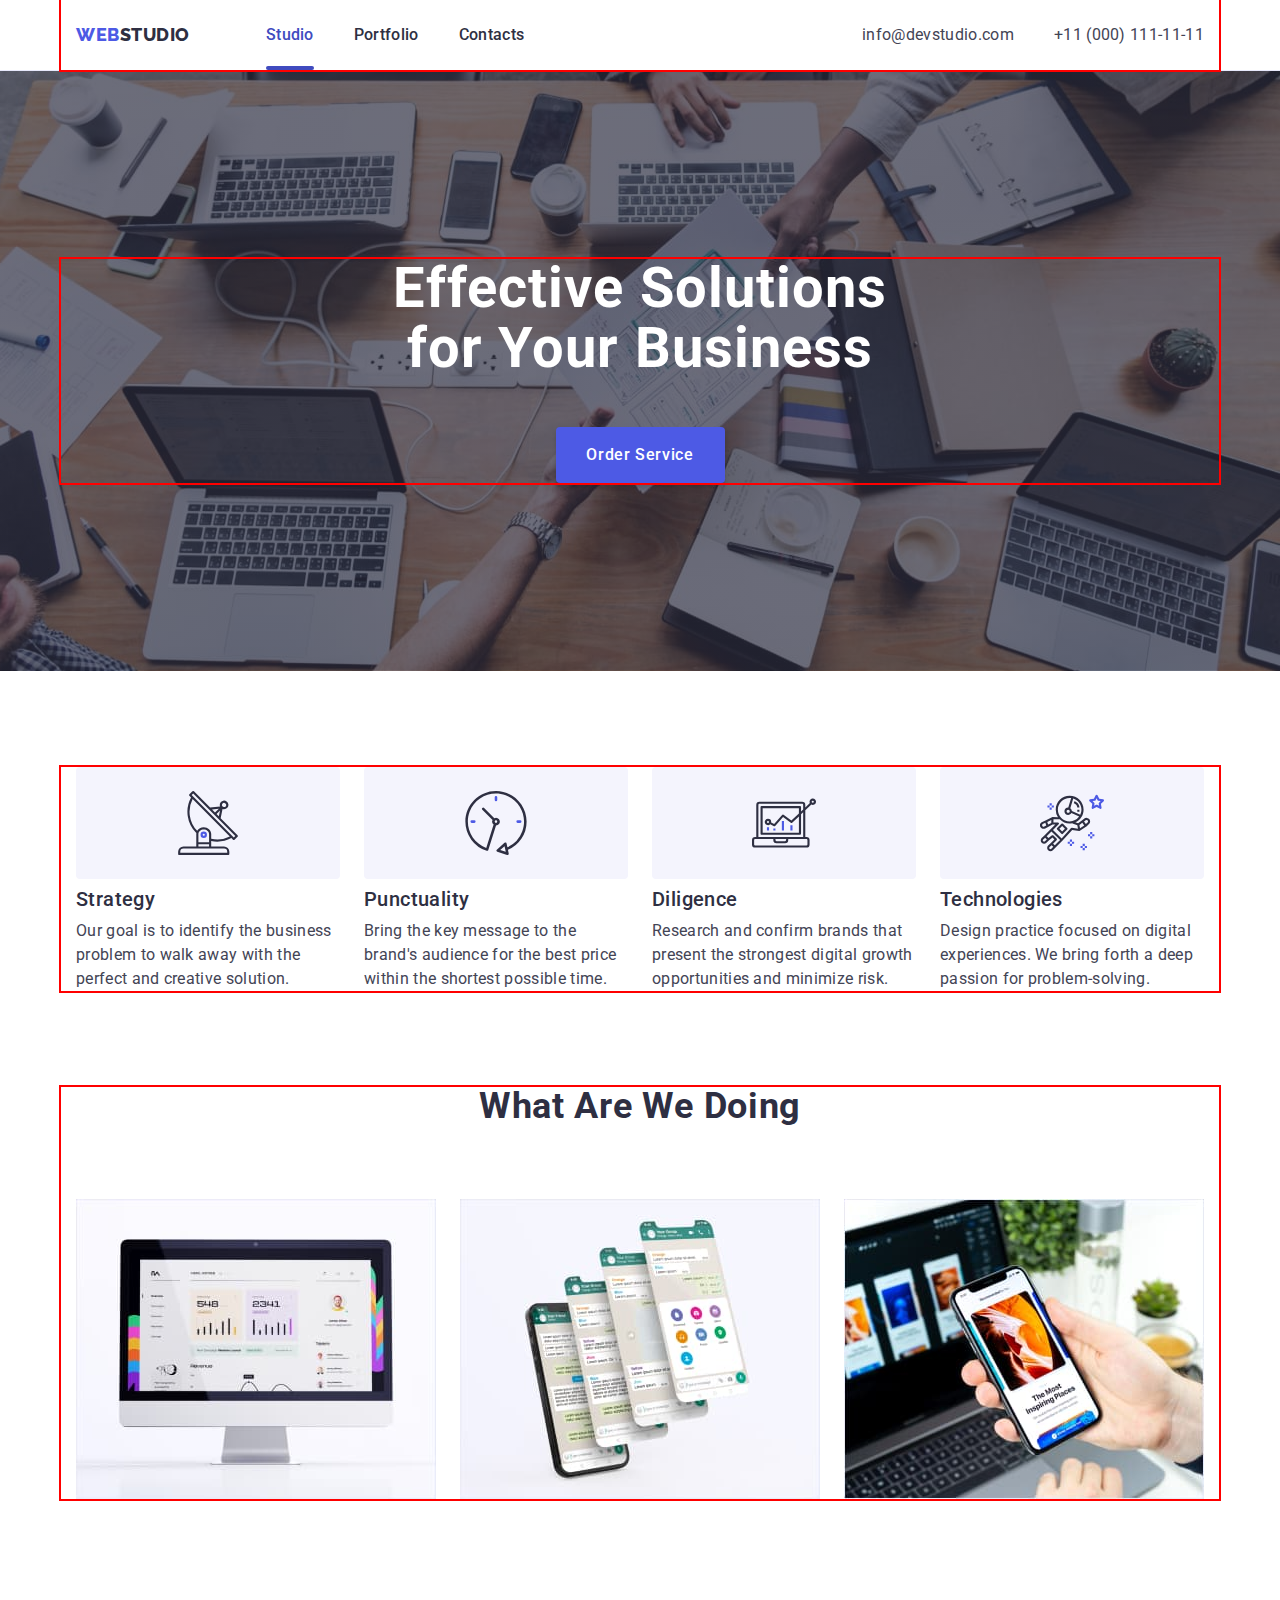
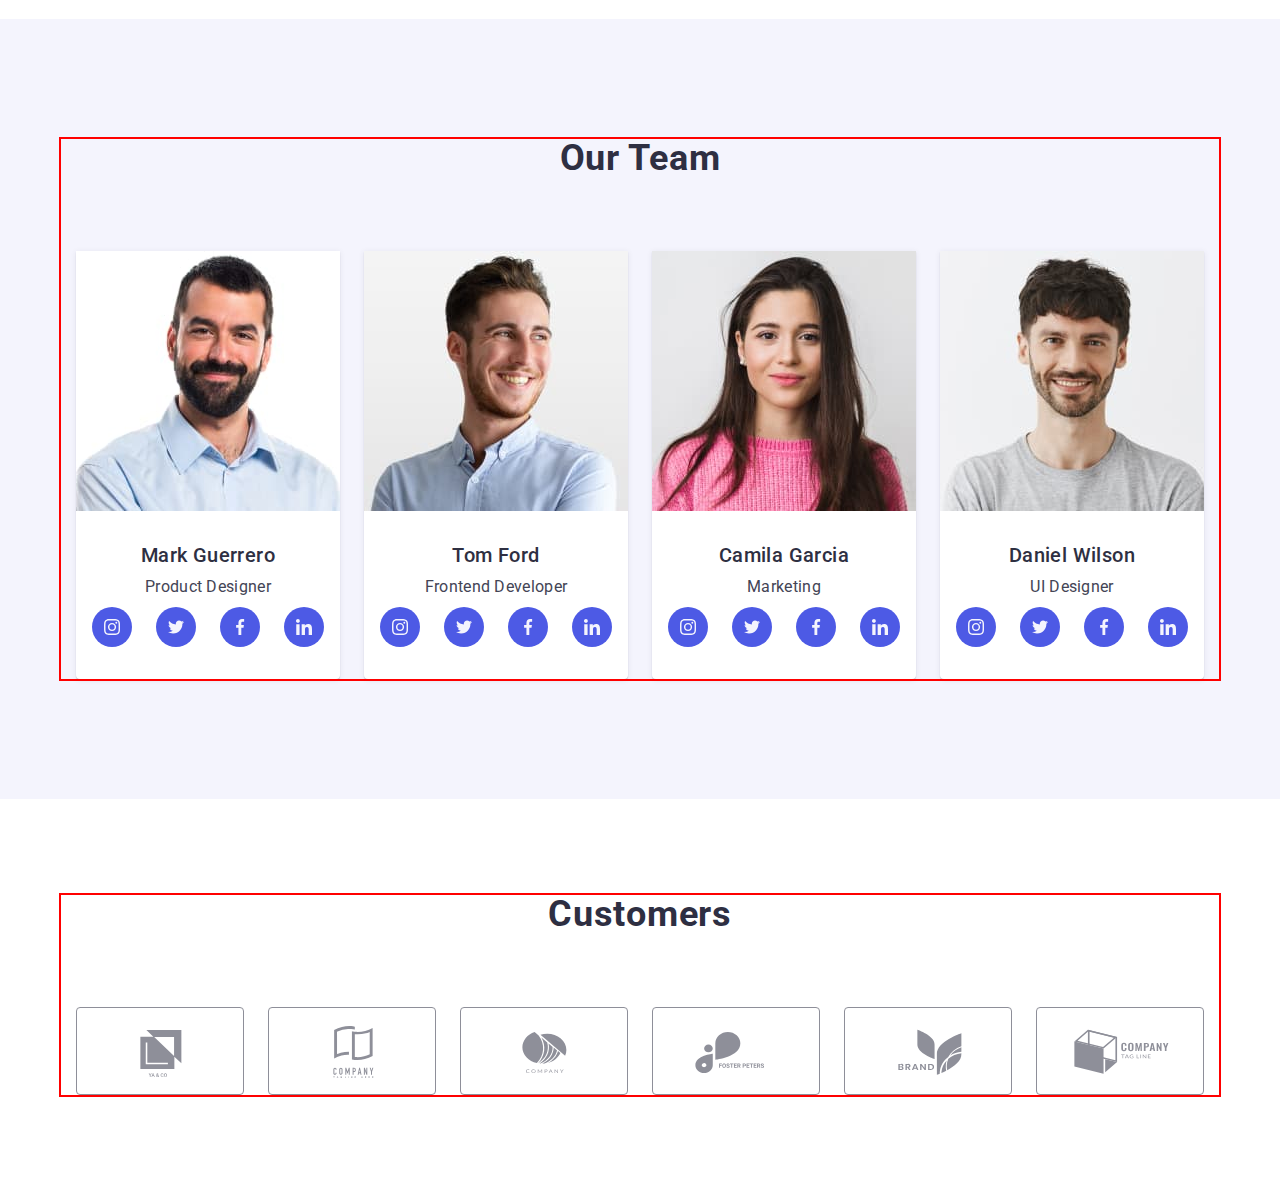
==== commit 570ce526: "update hw" ====
--- a/index.html
+++ b/index.html
@@ -18,7 +18,7 @@
 </head>
 
 <body>
-  <!-- <header class="head-navigation">
+  <header class="head-navigation">
     <div class="container head-container">
       <nav class="head-nav-list">
         <a class="logo link head-logo" href="index.html">Web<span class="logo-web">Studio</span></a>
@@ -37,8 +37,68 @@
               111-11-11</a></li>
         </ul>
       </address>
+
+      <button type="button" class="menu-open-btn" data-menu-open><svg class="menu-mob-icon" width="32" height="22">
+          <use href="./images/icons.svg#icon-menu-mob"></use>
+        </svg></button>
     </div>
-  </header> -->
+
+    <div class="mob-menu is-hidden" data-menu>
+      <div>
+        <button class="mob-close-btn" type="button" data-menu-close>
+          <svg class="mob-close-icon" width="8" height="8">
+            <use href="./images/icons.svg#icon-close-black"></use>
+          </svg></button>
+        <ul class="mob-menu-list list">
+          <li class="mob-menu-list-item"><a class="mob-menu-list-link link" href="./index.html">Studio</a></li>
+          <li class="mob-menu-list-item"><a class="mob-menu-list-link link" href="./portfolio.html">Portfolio</a>
+          </li>
+          <li class="mob-menu-list-item"><a class="mob-menu-list-link link" href="">Contacts</a></li>
+        </ul>
+      </div>
+      <div>
+        <address class="mob-address-list">
+          <ul class="mob-address-list list">
+            <li class="mob-address-item"><a class="mob-tel-list-link link" href="tel:+110001111111">+11 (000)
+                111-11-11</a></li>
+            <li class="mob-address-item"><a class="mob-mail-list-link link"
+                href="mailto:info@devstudio.com">info@devstudio.com</a></li>
+          </ul>
+        </address>
+
+        <ul class="mob-social-list list">
+          <li class="mob-social-item">
+            <a href="" class="mob-social-link">
+              <svg class="mob-social-icon" width="24" height="24">
+                <use href="./images/icons.svg#icon-instagram"></use>
+              </svg>
+            </a>
+          </li>
+          <li class="mob-social-item">
+            <a href="" class="mob-social-link">
+              <svg class="mob-social-icon" width="24" height="24">
+                <use href="./images/icons.svg#icon-twitter"></use>
+              </svg>
+            </a>
+          </li>
+          <li class="mob-social-item">
+            <a href="" class="mob-social-link">
+              <svg class="mob-social-icon" width="24" height="24">
+                <use href="./images/icons.svg#icon-facebook"></use>
+              </svg>
+            </a>
+          </li>
+          <li class="mob-social-item">
+            <a href="" class="mob-social-link">
+              <svg class="mob-social-icon" width="24" height="24">
+                <use href="./images/icons.svg#icon-linkedin"></use>
+              </svg>
+            </a>
+          </li>
+        </ul>
+      </div>
+    </div>
+  </header>
 
   <main>
     <section class="studio-title">
@@ -96,29 +156,33 @@
       </div>
     </section>
 
-    <!-- <section class="studio-doing">
+    <section class="studio-doing">
       <div class="container">
         <h2 class="subtitle">What are we doing</h2>
         <ul class="list">
           <li class="studio-doing-item">
-            <img src="./images/Rectangle71.jpg" width="360" height="300" alt="Monitor" />
+            <img srcset="./images/Rectangle71.jpg 1x, ./images/Rectangle71-2x.jpg 2x" src="./images/Rectangle71.jpg"
+              width="360" height="300" alt="Monitor" />
           </li>
           <li class="studio-doing-item">
-            <img src="./images/Rectangle72.jpg" width="360" height="300" alt="Phone" />
+            <img srcset="./images/Rectangle72.jpg 1x, ./images/Rectangle72-2x.jpg 2x" src="./images/Rectangle72.jpg"
+              width="360" height="300" alt="Phone" />
           </li>
           <li class="studio-doing-item">
-            <img src="./images/Rectangle73.jpg" width="360" height="300" alt="Phone in hand" />
-          </li>
-        </ul>
-      </div>
-    </section> -->
+            <img srcset="./images/Rectangle73.jpg 1x, ./images/Rectangle73-2x.jpg 2x" src="./images/Rectangle73.jpg"
+              width="360" height="300" alt="Phone in hand" />
+          </li>
+        </ul>
+      </div>
+    </section>
 
     <section class="studio-team">
       <div class="container">
         <h2 class="subtitle">Our Team</h2>
         <ul class="list studio-team-list">
           <li class="team-list">
-            <img src="./images/MarkGuerrero.jpg" width="264" height="260" alt="Mark Guerrero" />
+            <img srcset="./images/MarkGuerrero.jpg 1x, ./images/MarkGuerrero2x.jpg 2x" src="./images/MarkGuerrero.jpg"
+              width="264" height="260" alt="Mark Guerrero" />
             <div class="studio-team-worker">
               <h3 class="list-title team-list-title">Mark Guerrero</h3>
               <p class="list-text team-list-text">Product Designer</p>
@@ -156,7 +220,8 @@
 
           </li>
           <li class="team-list">
-            <img src="./images/TomFord.jpg" width="264" height="260" alt="Tom Ford" />
+            <img srcset="./images/TomFord.jpg 1x, ./images/TomFord2x.jpg 2x" src="./images/TomFord.jpg" width="264"
+              height="260" alt="Tom Ford" />
             <div class="studio-team-worker">
               <h3 class="list-title team-list-title">Tom Ford</h3>
               <p class="list-text team-list-text">Frontend Developer</p>
@@ -193,7 +258,8 @@
             </div>
           </li>
           <li class="team-list">
-            <img src="./images/CamilaGarcia.jpg" width="264" height="260" alt="Camila Garcia" />
+            <img srcset="./images/CamilaGarcia.jpg 1x, ./images/CamilaGarcia2x.jpg 2x" src="./images/CamilaGarcia.jpg"
+              width="264" height="260" alt="Camila Garcia" />
             <div class="studio-team-worker">
               <h3 class="list-title team-list-title">Camila Garcia</h3>
               <p class="list-text team-list-text">Marketing</p>
@@ -230,7 +296,8 @@
             </div>
           </li>
           <li class="team-list">
-            <img src="./images/DanielWilson.jpg" width="264" height="260" alt="Daniel Wilson" />
+            <img srcset="./images/DanielWilson.jpg 1x, ./images/DanielWilson2x.jpg 2x" src="./images/DanielWilson.jpg"
+              width="264" height="260" alt="Daniel Wilson" />
             <div class="studio-team-worker">
               <h3 class="list-title team-list-title">Daniel Wilson</h3>
               <p class="list-text team-list-text">UI Designer</p>
@@ -271,7 +338,7 @@
     </section>
 
     <section class="customers">
-      <div class="container container-customers">
+      <div class="container">
         <h2 class="subtitle">Customers</h2>
         <ul class="list customers-list">
           <li class="customers-item">
@@ -431,6 +498,7 @@
   </div>
 
   <script src="./js/modal.js"></script>
+  <script src="./js/mobile-menu.js"></script>
 
 </body>
 
--- a/css/styles.css
+++ b/css/styles.css
@@ -47,6 +47,7 @@
 img {
     display: block;
     max-width: 100%;
+    height: auto;
     object-fit: cover;
 }
 
@@ -152,13 +153,14 @@
 
 .studio-list {
     position: relative;
-    display: flex;
+    display: none;
     align-items: center;
     justify-content: space-between;
     gap: 40px;
 }
 
 .address-list {
+    display: none;
     font-style: normal;
     margin-left: auto;
 }
@@ -171,7 +173,7 @@
     letter-spacing: 0.02em;
     text-align: right;
     transition: color 250ms cubic-bezier(0.4, 0, 0.2, 1);
-    ;
+
 
 }
 
@@ -208,8 +210,151 @@
     transition: transform 250ms cubic-bezier(0.4, 0, 0.2, 1);
 }
 
-
-
+/* menu mob-tab */
+
+.menu-open-btn {
+    margin-left: auto;
+    fill: #F4F4FD;
+    stroke: #2E2F42;
+    border: none;
+}
+
+.menu-open-btn {}
+
+.menu-mob-icon {}
+
+.mob-menu {
+    display: flex;
+    flex-direction: column;
+    justify-content: space-between;
+    position: fixed;
+    top: 0;
+    z-index: 20;
+    width: 100vw;
+    height: 100vh;
+    background: var(--white-background-color, #FFF);
+    box-shadow: 0px 1px 6px 0px rgba(46, 47, 66, 0.08), 0px 1px 1px 0px rgba(46, 47, 66, 0.16), 0px 2px 1px 0px rgba(46, 47, 66, 0.08);
+    padding: 80px 35px 40px 40px;
+    overflow: auto;
+}
+
+.mob-close-btn {
+    display: flex;
+    align-items: center;
+    justify-content: center;
+    position: absolute;
+    background-color: var(--white-background-color);
+    cursor: pointer;
+    top: 24px;
+    right: 24px;
+    width: 24px;
+    height: 24px;
+    border-radius: 50%;
+    border: 1px solid rgba(0, 0, 0, 0.1);
+    transition: background-color 250ms cubic-bezier(0.4, 0, 0.2, 1), border 250ms cubic-bezier(0.4, 0, 0.2, 1);
+}
+
+.mob-close-btn:focus {
+    background-color: var(--pressed-state-color);
+    border: none;
+}
+
+.mob-close-btn:focus .mob-close-icon {
+    fill: #fff;
+}
+
+.mob-close-icon {
+    transition: fill 250ms cubic-bezier(0.4, 0, 0.2, 1);
+}
+
+.mob-menu-list {
+    margin-bottom: 50px;
+}
+
+.mob-menu-list-item:not(:last-child) {
+    margin-bottom: 40px;
+}
+
+.mob-menu-list-link {
+    font-size: 36px;
+    font-weight: 700;
+    line-height: 1.11;
+    letter-spacing: 0.02em;
+    color: var(--dark-color);
+    transition: color 250ms cubic-bezier(0.4, 0, 0.2, 1);
+}
+
+.mob-menu-list-link:focus {
+    color: var(--pressed-state-color);
+    transition: transform 250ms cubic-bezier(0.4, 0, 0.2, 1);
+}
+
+.mob-address-list {
+    margin-bottom: 48px;
+    font-style: normal;
+}
+
+.mob-address-item:not(:last-child) {
+    margin-bottom: 40px;
+}
+
+.mob-tel-list-link {
+    color: var(--primary-brand-color);
+    font-size: 36px;
+    font-weight: 700;
+    line-height: 1.11;
+    letter-spacing: 0.02em;
+    transition: color 250ms cubic-bezier(0.4, 0, 0.2, 1);
+}
+
+.mob-tel-list-link:focus {
+    color: var(--pressed-state-color);
+    transition: transform 250ms cubic-bezier(0.4, 0, 0.2, 1);
+}
+
+.mob-mail-list-link {
+    color: var(--primary-font-color);
+    font-size: 20px;
+    font-weight: 500;
+    line-height: 1.2;
+    letter-spacing: 0.02em;
+    transition: color 250ms cubic-bezier(0.4, 0, 0.2, 1);
+}
+
+.mob-mail-list-link:focus {
+    color: var(--pressed-state-color);
+    transition: transform 250ms cubic-bezier(0.4, 0, 0.2, 1);
+}
+
+.mob-social-list {
+    display: flex;
+    gap: 56px;
+}
+
+.mob-social-item {
+    width: 40px;
+    height: 40px;
+}
+
+.mob-social-link {
+    display: flex;
+    align-items: center;
+    justify-content: center;
+    width: 100%;
+    height: 100%;
+    background-color: var(--primary-brand-color);
+    border-radius: 50%;
+    transition: background-color 250ms cubic-bezier(0.4, 0, 0.2, 1);
+}
+
+.mob-social-link:focus {
+    background-color: var(--success-color);
+    transition: transform 250ms cubic-bezier(0.4, 0, 0.2, 1);
+}
+
+.mob-social-icon {
+    fill: var(--light-color);
+}
 
 /* Studio title */
 
@@ -217,12 +362,21 @@
     background-color: var(--dark-color);
     padding: 112px 0;
     background-image: linear-gradient(rgba(46, 47, 66, 0.7),
-            rgba(46, 47, 66, 0.7)), url(../images/people-office.jpg);
+            rgba(46, 47, 66, 0.7)), url(../images/Dark-bg-mob.jpg);
     max-width: 1440px;
     background-repeat: no-repeat;
     background-position: center;
     background-size: cover;
     margin: 0 auto;
+}
+
+@media (min-device-pixel-ratio: 2),
+(min-resolution: 192dpi),
+(min-resolution:2dppx) {
+    .studio-title {
+        background-image: linear-gradient(rgba(46, 47, 66, 0.7),
+                rgba(46, 47, 66, 0.7)), url(../images/Dark-bg2x.jpg);
+    }
 }
 
 .studio-title .title {
@@ -311,6 +465,7 @@
 
 .studio-doing {
     padding-bottom: 120px;
+    display: none;
 }
 
 .studio-doing-item {
--- a/css/media.css
+++ b/css/media.css
@@ -10,14 +10,46 @@
         max-width: 766px;
     }
 
+    /* header */
+
+    .head-container {}
+
+    .studio-list {
+        display: flex;
+    }
+
+    .address-list {
+        display: block;
+    }
+
+    /* menu mob-tab */
+
+    .menu-open-btn {
+        display: none;
+    }
+
     /* Studio title */
 
+    .studio-title {
+        background-image: linear-gradient(rgba(46, 47, 66, 0.7),
+                rgba(46, 47, 66, 0.7)), url(../images/Dark-bgtab.jpg);
+    }
+
+    @media (min-device-pixel-ratio: 2),
+    (min-resolution: 192dpi),
+    (min-resolution:2dppx) {
+        .studio-title {
+            background-image: linear-gradient(rgba(46, 47, 66, 0.7),
+                    rgba(46, 47, 66, 0.7)), url(../images/Dark-bgtab2x.jpg);
+        }
+    }
 
     .studio-title .title {
         font-size: 56px;
         letter-spacing: 1.07px;
         margin-bottom: 36px;
     }
+
 
     /* features */
 
@@ -52,16 +84,58 @@
 
 @media screen and (min-width: 768px) and (max-width: 1157px) {
 
-    .container-customers {
-        padding-left: 108px;
-        padding-right: 108px;
+    .customers>.container {
+        max-width: 582px;
     }
+
+    .address-list>.studio-list {
+        display: flex;
+        flex-wrap: wrap;
+        flex-direction: column;
+        gap: 12px;
+    }
+
+    .head-navigation .link {
+        padding: 24px 0;
+    }
+
+
+    .studio-list .address-list-link {
+        padding: 6px;
+        font-size: 12px;
+        font-weight: 400;
+        line-height: 1.16;
+        letter-spacing: 0.04em;
+    }
+
+
 }
 
 
 @media screen and (min-width: 1158px) {
     .container {
         max-width: 1158px;
+    }
+
+    /* Studio title */
+
+    .studio-title {
+        padding: 188px 0;
+        background-image: linear-gradient(rgba(46, 47, 66, 0.7),
+                rgba(46, 47, 66, 0.7)), url(../images/people-office.jpg);
+    }
+
+    @media (min-device-pixel-ratio: 2),
+    (min-resolution: 192dpi),
+    (min-resolution:2dppx) {
+        .studio-title {
+            background-image: linear-gradient(rgba(46, 47, 66, 0.7),
+                    rgba(46, 47, 66, 0.7)), url(../images/people-office2x.jpg);
+        }
+    }
+
+    .studio-title .title {
+        margin-bottom: 48px;
     }
 
     /* features */
@@ -85,6 +159,12 @@
         line-height: 1.5;
     }
 
+    /* studio doing */
+
+    .studio-doing {
+        display: block;
+    }
+
     /* studio team */
 
     .studio-team {
@@ -101,11 +181,6 @@
 
     /* customers */
 
-    .container-customers {
-        padding-left: 15px;
-        padding-right: 15px;
-    }
-
     .customers-list {
         gap: 24px;
     }
@@ -114,13 +189,5 @@
         width: calc((100% - (5 * 24px)) / 6);
     }
 
-    /* Studio title */
 
-    .studio-title {
-        padding: 188px 0;
-    }
-
-    .studio-title .title {
-        margin-bottom: 48px;
-    }
 }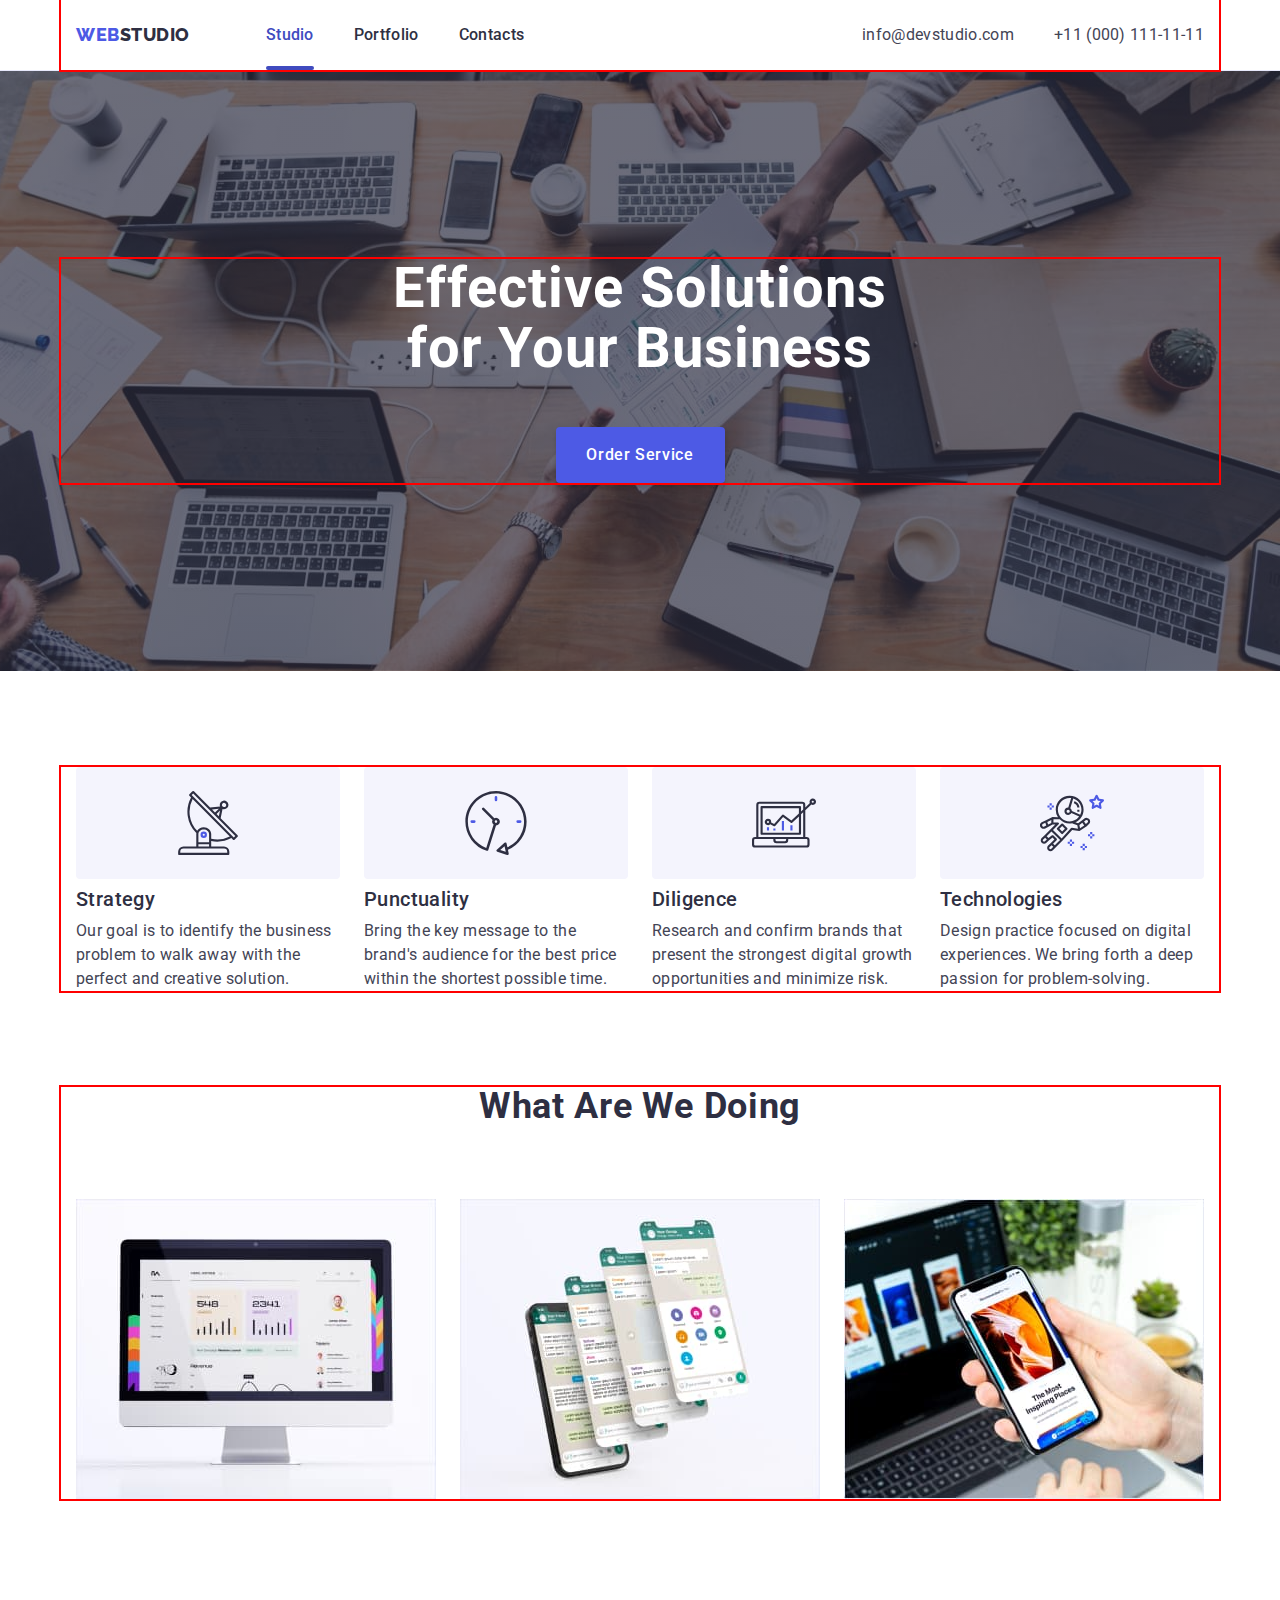
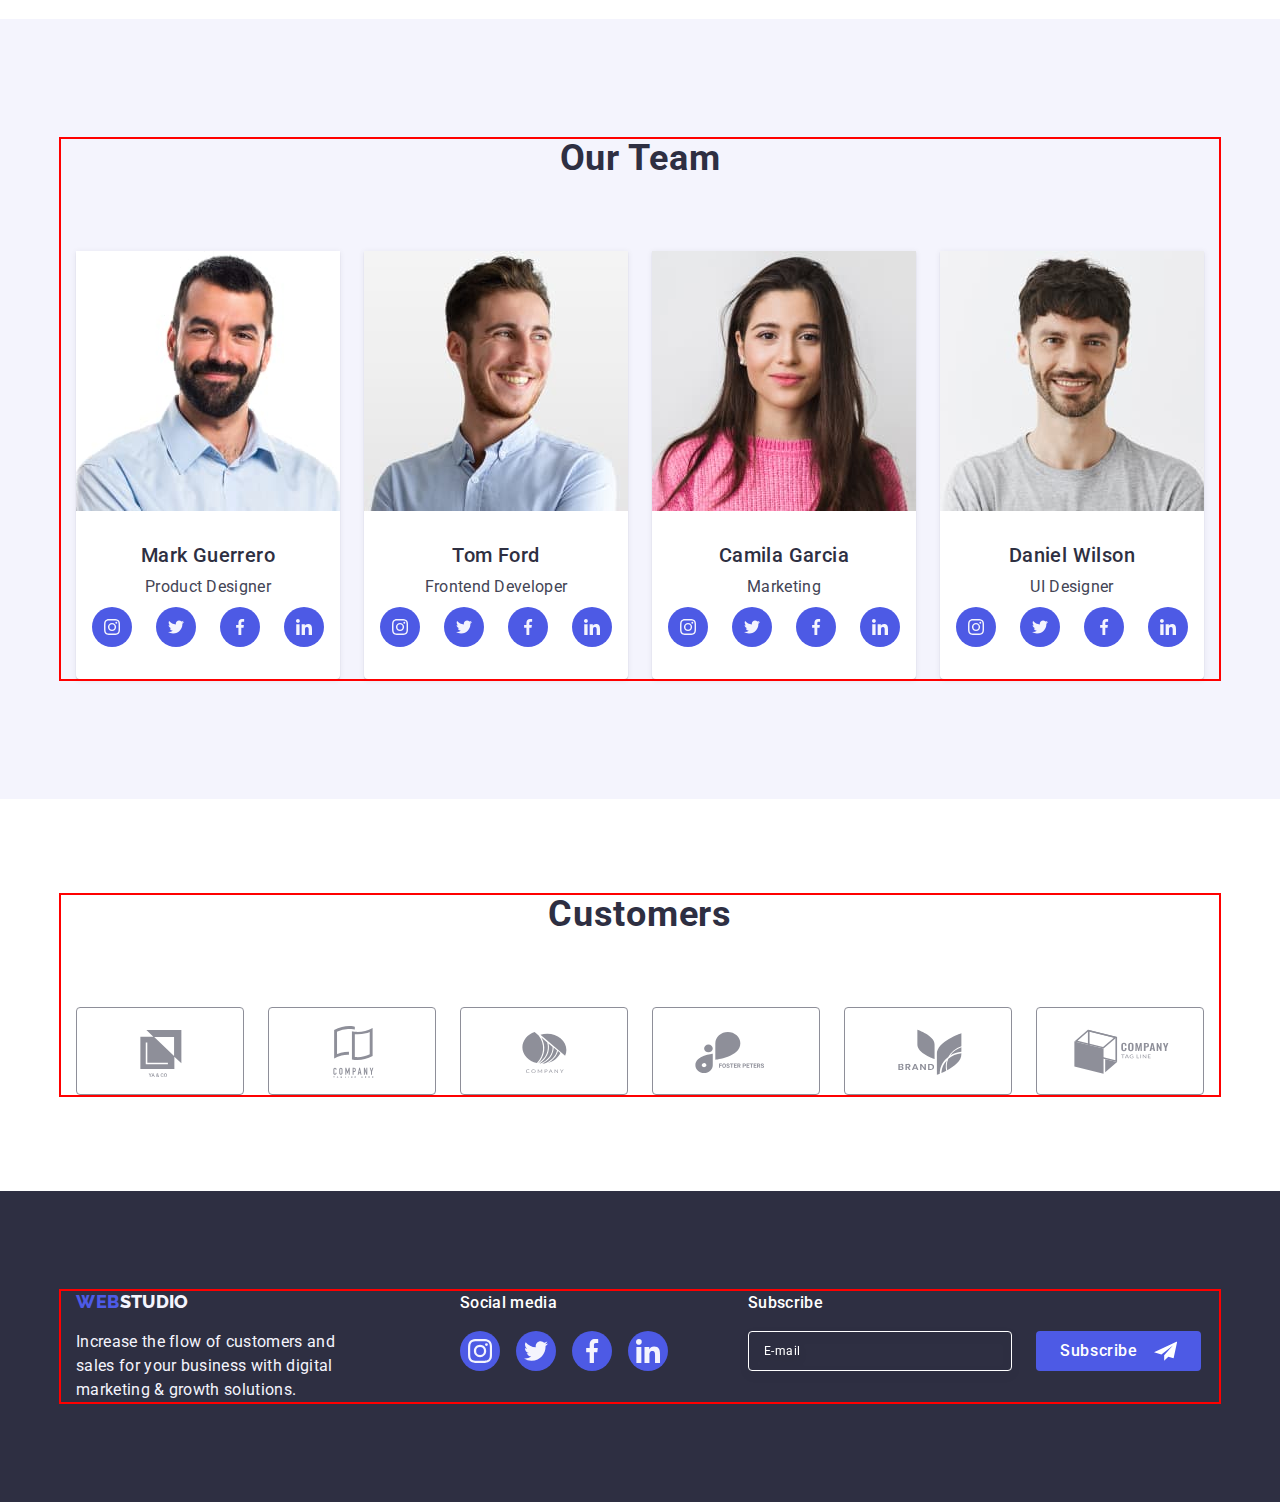
==== commit 9b478b78: "update hw attempt 2" ====
--- a/index.html
+++ b/index.html
@@ -388,7 +388,7 @@
     </section>
   </main>
 
-  <!-- <footer class="basement">
+  <footer class="basement">
     <div class="container wrap-basement">
       <div class="basement-left-side">
         <a class="logo link" href="./index.html">Web<span class="logo-web">Studio</span></a>
@@ -442,7 +442,7 @@
         </form>
       </div>
     </div>
-  </footer> -->
+  </footer>
 
   <div class="backdrop is-hidden" data-modal>
     <div class="modal">
--- a/css/styles.css
+++ b/css/styles.css
@@ -113,7 +113,7 @@
     font-size: 18px;
     font-weight: 800;
     line-height: 1.17;
-    letter-spacing: 0.54px;
+    letter-spacing: 0.03em;
     text-transform: uppercase;
 }
 
@@ -738,6 +738,7 @@
     line-height: 1.5;
     letter-spacing: 0.02em;
     max-width: 264px;
+    margin: 0 auto;
 }
 
 .basement .logo-web {
@@ -751,9 +752,10 @@
 }
 
 .basement .link {
-    display: inline-block;
+    display: flex;
+    justify-content: center;
     text-decoration: none;
-    margin-bottom: 16px;
+    margin-bottom: 18px;
 }
 
 .social-text {
@@ -762,24 +764,33 @@
     line-height: 1.5;
     letter-spacing: 0.02em;
     color: #FFF;
+    margin: 0 auto;
     margin-bottom: 16px;
 }
 
 .wrap-basement {
     display: flex;
-    align-items: baseline;
+    flex-wrap: wrap;
+    flex-direction: column;
+    justify-content: center;
 }
 
 .basement-left-side {
-    margin-right: 120px;
+    justify-content: center;
+    /* margin-right: 120px; */
+    margin-bottom: 72px;
 }
 
 .basement-center-side {
-    margin-right: 80px;
+    display: flex;
+    flex-direction: column;
+    justify-content: center;
+    margin-bottom: 72px;
 }
 
 .basement-social-list {
     display: flex;
+    justify-content: center;
     gap: 16px;
 }
 
@@ -804,20 +815,25 @@
     background-color: var(--success-color);
 }
 
-.basement-right-side {}
+.basement-right-side {
+    display: flex;
+    flex-direction: column;
+}
 
 .basement-form {
     display: flex;
-    gap: 24px;
-}
-
-.basement-label {}
+flex-direction: column;
+    gap: 16px;
+}
+
+.basement-label {
+}
 
 .basement-input {
-    width: 264px;
+    width: 100%;
     height: 40px;
-    padding-right: 16px;
-    padding-left: 16px;
+    padding-right: 15px;
+    padding-left: 15px;
     background-color: transparent;
     color: #FFFFFF;
     border-radius: 4px;
@@ -837,7 +853,8 @@
 }
 
 .basement-subscribe-btn {
-    min-width: 165px;
+    margin: 0 auto;
+    max-width: 165px;
     padding: 8px 24px;
     background-color: var(--primary-brand-color);
     color: #fff;
--- a/css/media.css
+++ b/css/media.css
@@ -80,6 +80,42 @@
     .customers-item {
         width: calc((100% - 48px) / 3);
     }
+
+    /* basement */
+
+    .wrap-basement {
+        display: flex;
+        flex-wrap: wrap;
+        flex-direction: row;
+        justify-content: flex-start;
+        align-items: baseline; 
+    }
+
+    .basement .link {
+        justify-content: flex-start;
+    }
+
+    .social-text {
+        margin: 0;
+        margin-bottom: 16px;
+    }
+
+    .basement-left-side {
+        margin-right: 24px;
+    } 
+
+    .basement-center-side {
+    }
+
+    .basement-form {
+        flex-direction: row;
+        gap: 24px;
+    }
+
+    
+    .basement-input { 
+        min-width: 264px;
+    }
 }
 
 @media screen and (min-width: 768px) and (max-width: 1157px) {
@@ -108,7 +144,11 @@
         letter-spacing: 0.04em;
     }
 
-
+    /* basement */
+
+    .wrap-basement {
+        max-width: 582px;
+    }
 }
 
 
@@ -189,5 +229,16 @@
         width: calc((100% - (5 * 24px)) / 6);
     }
 
+    /* basement */
+
+    .basement-left-side {
+        margin-right: 120px;
+        margin-bottom: 0;
+    }
+
+    .basement-center-side {
+        margin-right: 80px;
+        margin-bottom: 0;
+    }
 
 }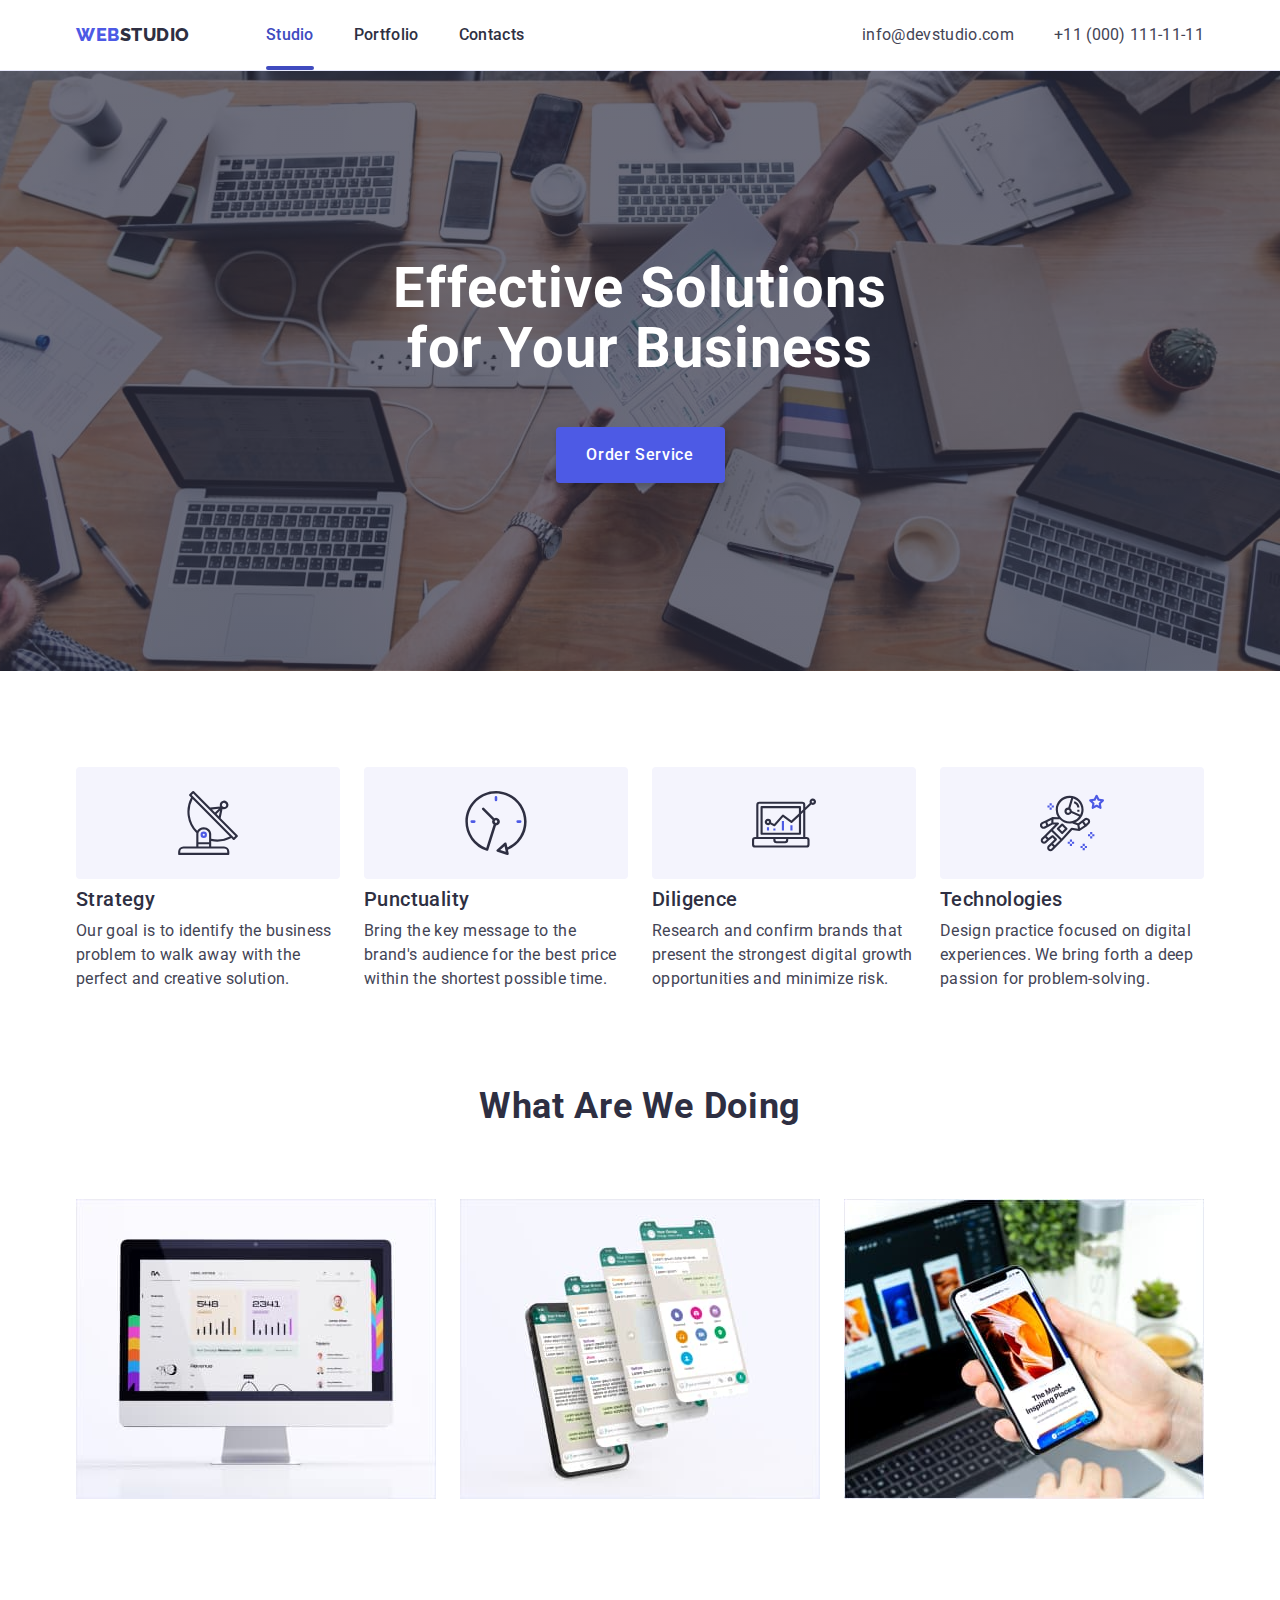
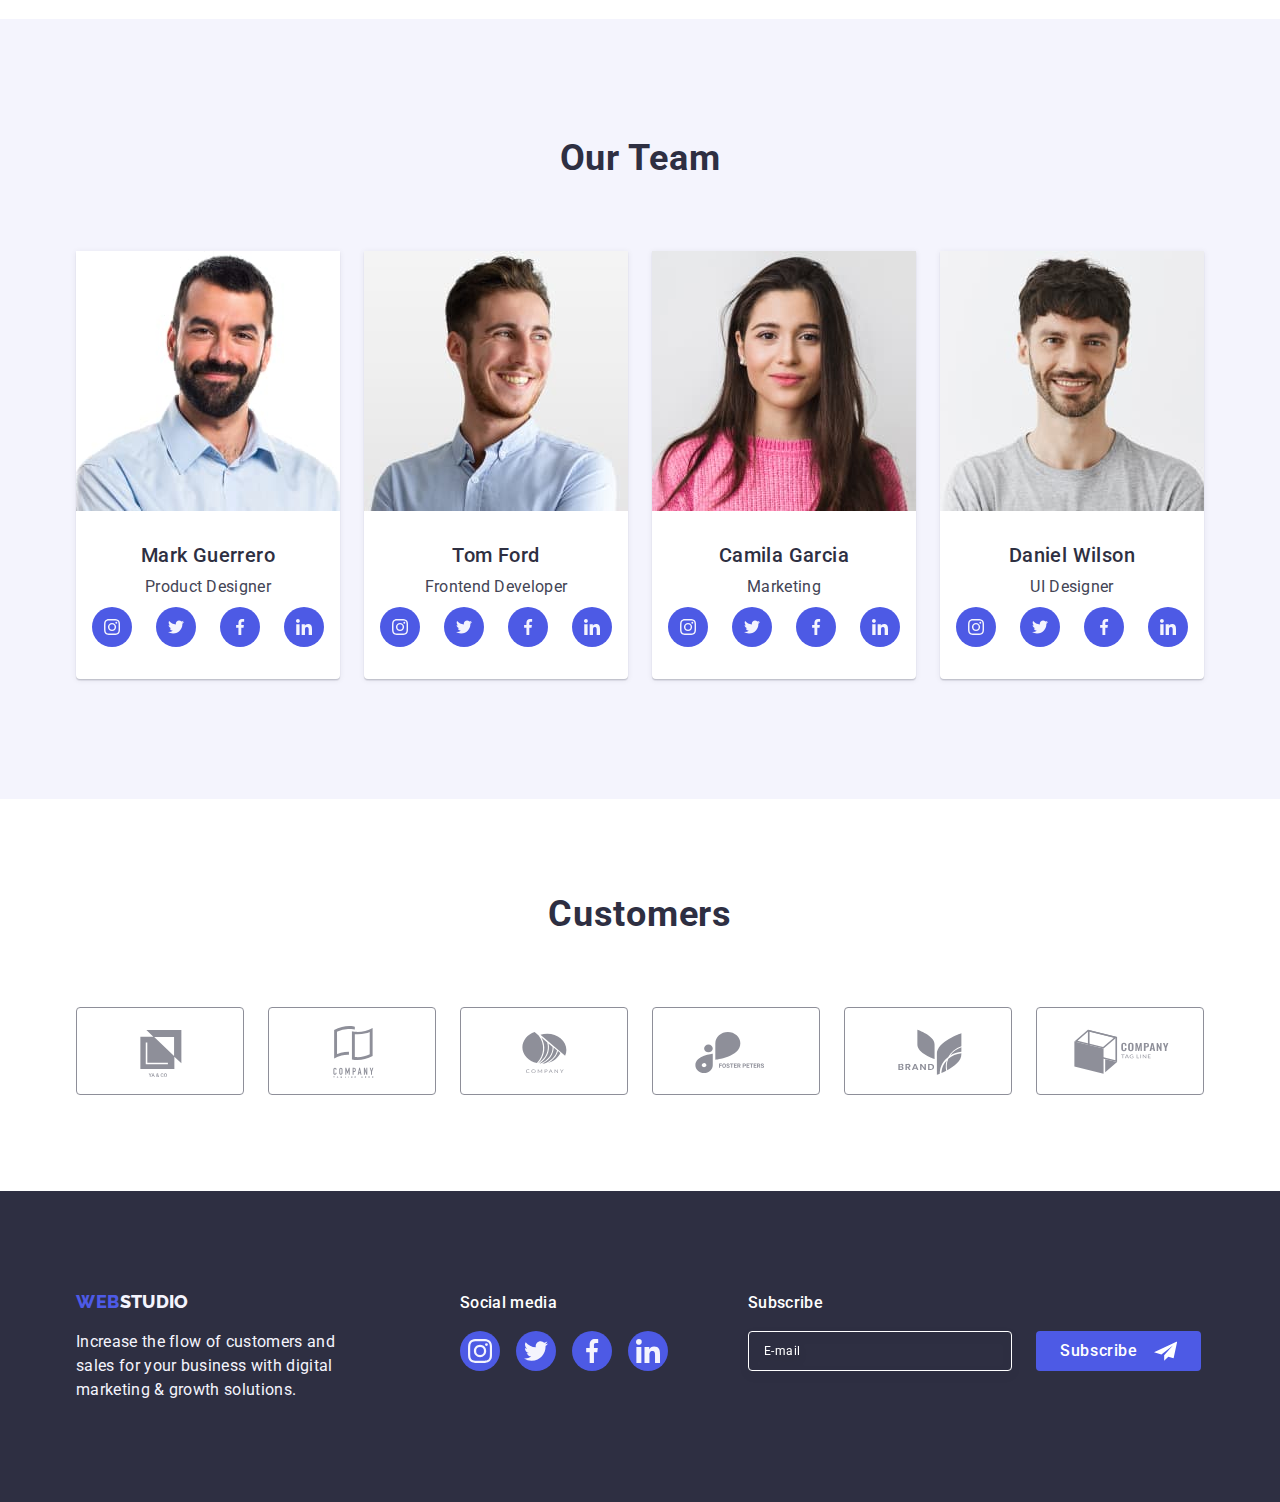
==== commit 1b72d5f1: "update hw attempt 3" ====
--- a/index.html
+++ b/index.html
@@ -50,7 +50,7 @@
             <use href="./images/icons.svg#icon-close-black"></use>
           </svg></button>
         <ul class="mob-menu-list list">
-          <li class="mob-menu-list-item"><a class="mob-menu-list-link link" href="./index.html">Studio</a></li>
+          <li class="mob-menu-list-item"><a class="mob-menu-list-link link current-menu" href="./index.html">Studio</a></li>
           <li class="mob-menu-list-item"><a class="mob-menu-list-link link" href="./portfolio.html">Portfolio</a>
           </li>
           <li class="mob-menu-list-item"><a class="mob-menu-list-link link" href="">Contacts</a></li>
--- a/css/styles.css
+++ b/css/styles.css
@@ -61,7 +61,7 @@
     max-width: 1158px;
     padding: 0 15px;
     margin: 0 auto;
-    outline: 2px solid red;
+    /* outline: 2px solid red; */
 }
 
 .visually-hidden {
@@ -214,7 +214,7 @@
 
 .menu-open-btn {
     margin-left: auto;
-    fill: #F4F4FD;
+    background-color: #fff;
     stroke: #2E2F42;
     border: none;
 }
@@ -284,6 +284,10 @@
     transition: color 250ms cubic-bezier(0.4, 0, 0.2, 1);
 }
 
+.current-menu {
+    color: var(--pressed-state-color);
+}
+
 .mob-menu-list-link:focus {
     color: var(--pressed-state-color);
     transition: transform 250ms cubic-bezier(0.4, 0, 0.2, 1);
@@ -300,7 +304,7 @@
 
 .mob-tel-list-link {
     color: var(--primary-brand-color);
-    font-size: 36px;
+    font-size: 25px;
     font-weight: 700;
     line-height: 1.11;
     letter-spacing: 0.02em;
@@ -328,7 +332,7 @@
 
 .mob-social-list {
     display: flex;
-    gap: 56px;
+    gap: 29px;
 }
 
 .mob-social-item {
@@ -381,7 +385,7 @@
 
 .studio-title .title {
     color: var(--white-background-color);
-    font-size: 36px;
+    font-size: 32px;
     line-height: 1.07;
     letter-spacing: 1.11px;
     text-align: center;
@@ -777,7 +781,6 @@
 
 .basement-left-side {
     justify-content: center;
-    /* margin-right: 120px; */
     margin-bottom: 72px;
 }
 
--- a/css/media.css
+++ b/css/media.css
@@ -2,6 +2,20 @@
     .container {
         max-width: 426px;
     }
+
+    .mob-tel-list-link {
+         font-size: 36px;
+    }
+
+    .mob-social-list {
+        gap: 56px;
+    }
+
+    .studio-title .title {
+        font-size: 36px;
+    }
+
+
 }
 
 
